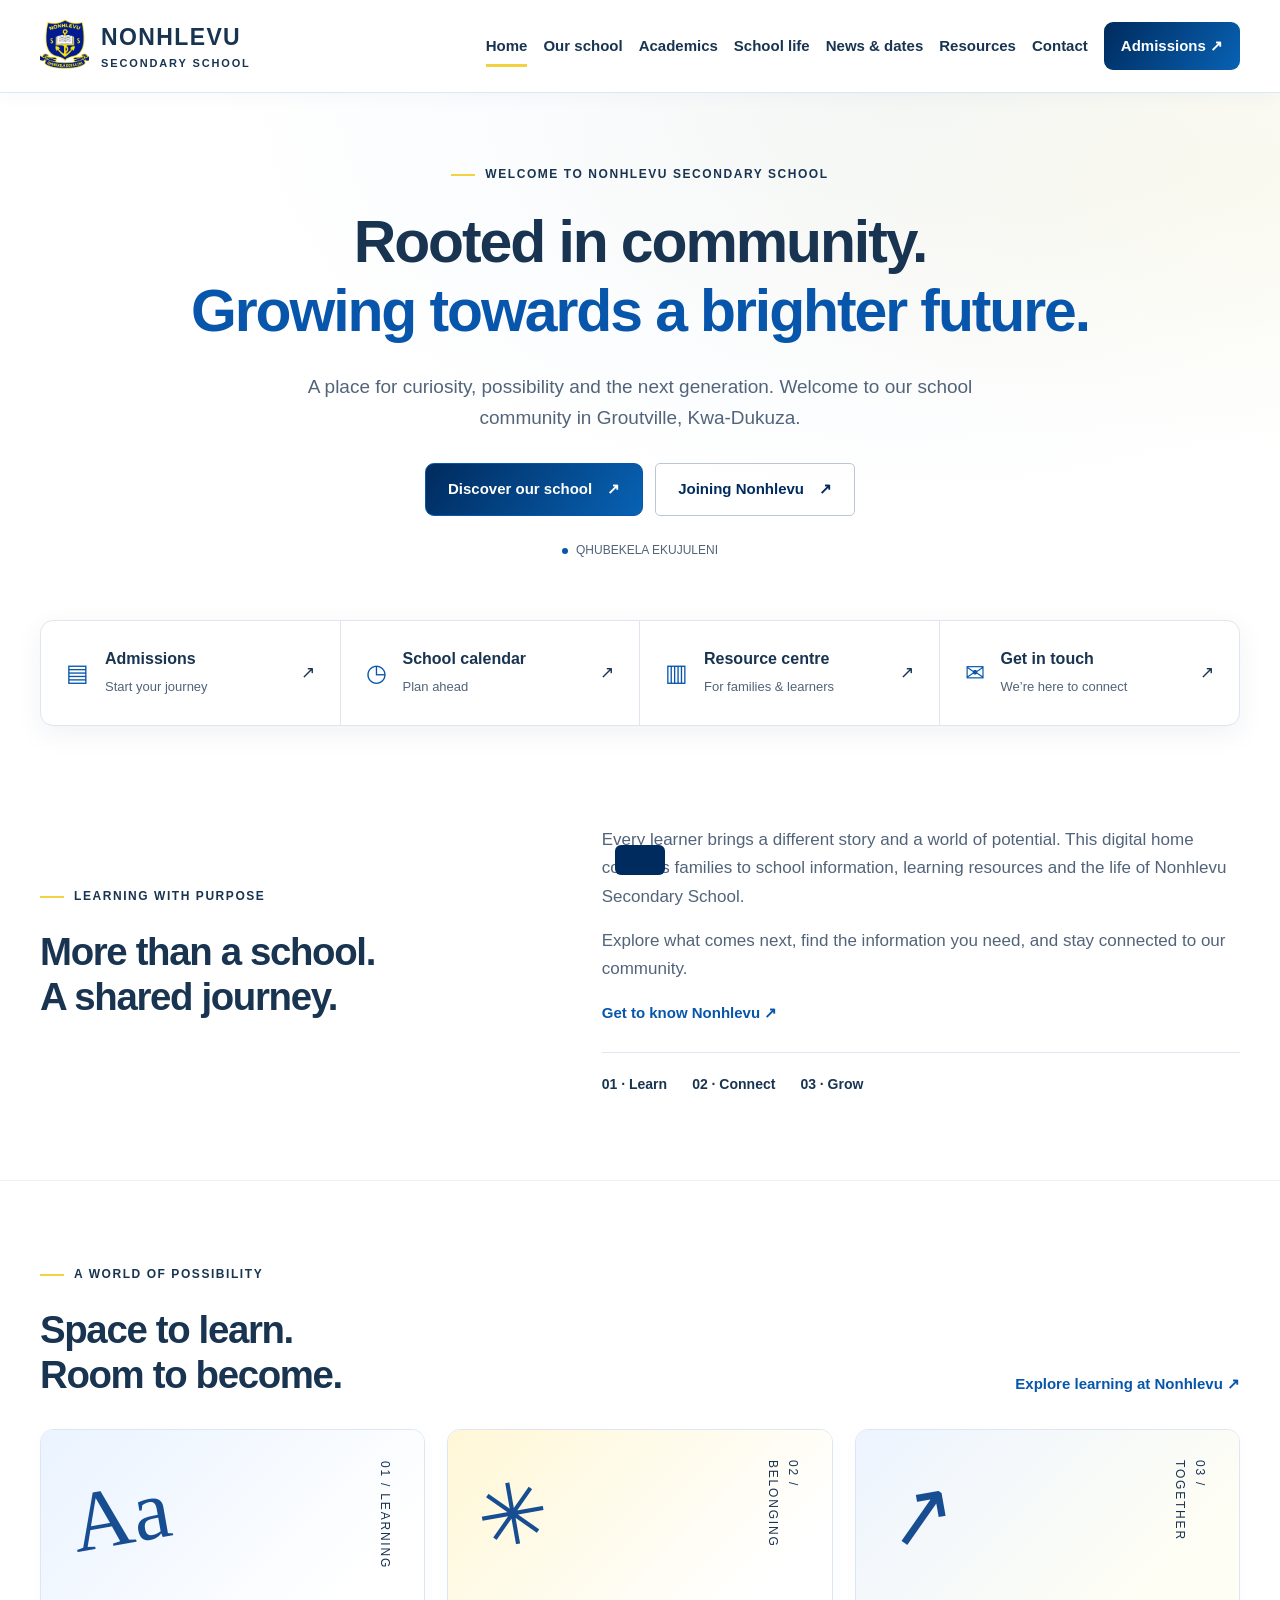
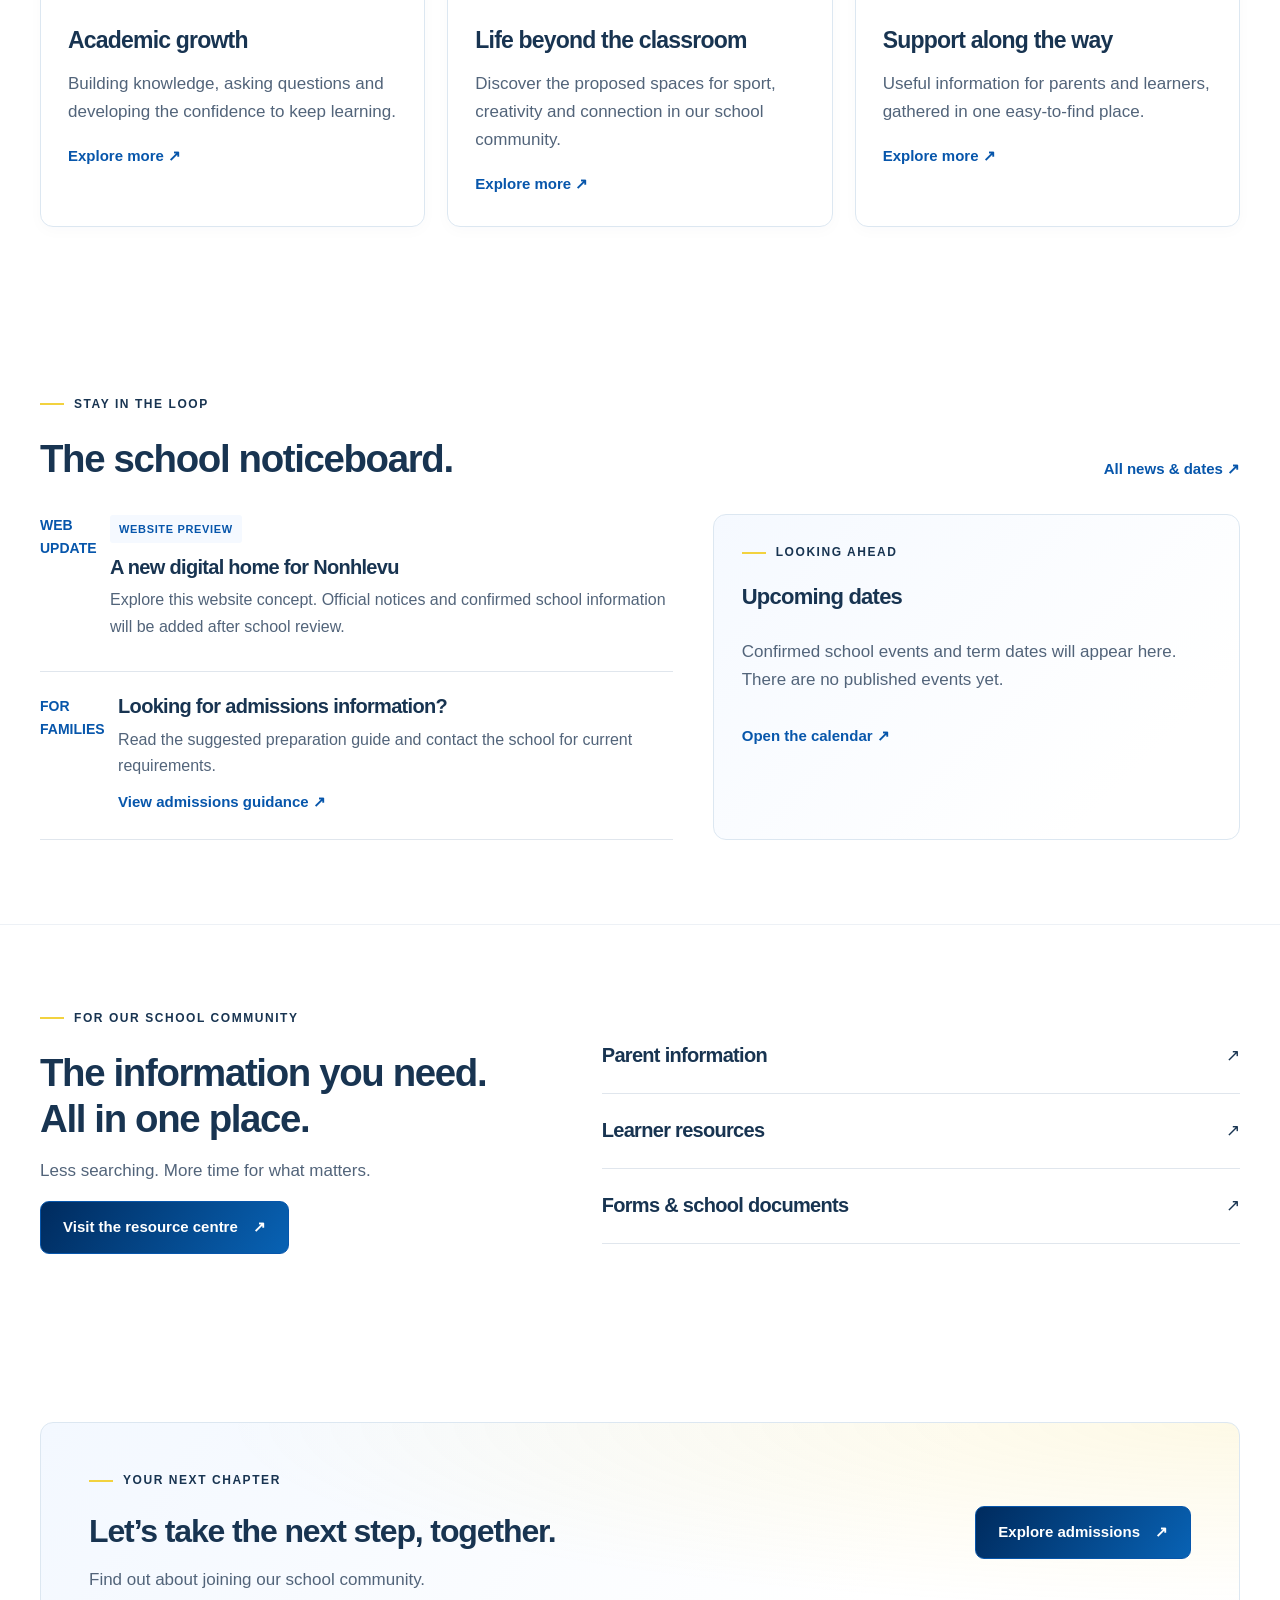
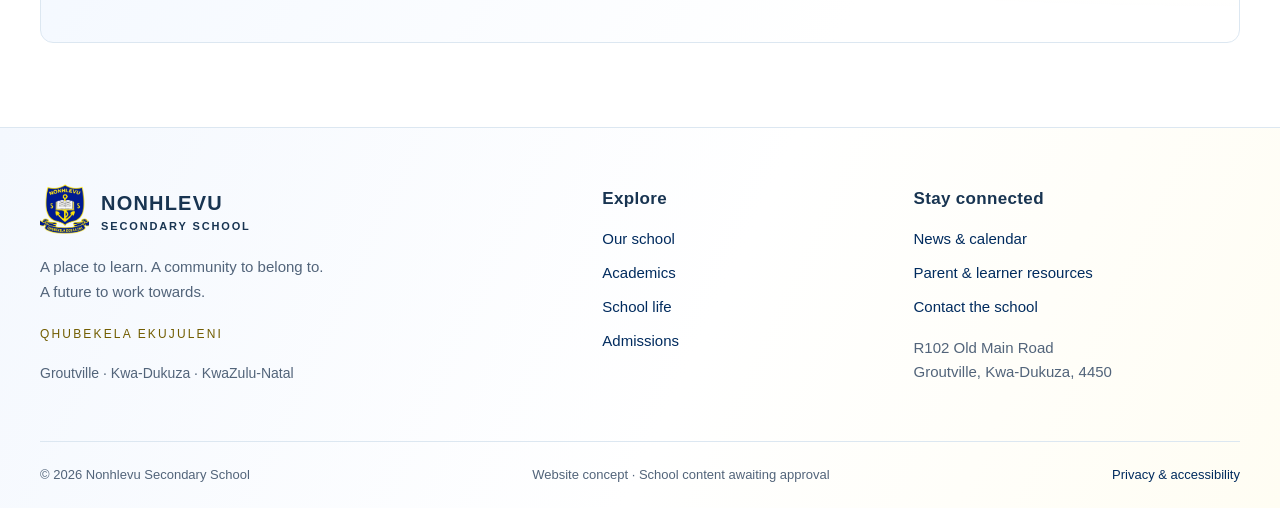
==== index.html @ 8b31d5c7 "First update" ====
<!doctype html>
<html lang="en">
<head>
  <meta charset="utf-8">
  <meta name="viewport" content="width=device-width,initial-scale=1">
  <meta name="theme-color" content="#092c67">
  <meta name="description" content="Discover Nonhlevu Secondary School in Groutville, Kwa-Dukuza.">
  <title>Home | Nonhlevu Secondary School</title>
  <link rel="icon" href="assets/school-crest.png">
  <link rel="stylesheet" href="styles.css">
  <script defer src="app.js"></script>
</head>
<body data-page="home">
  <a class="skip" href="#main">Skip to content</a>
<header class="site-header">
    <div class="wrap header-inner">
      <a class="brand" href="index.html" aria-label="Nonhlevu Secondary School home"><img src="assets/school-crest.png" alt=""><span>NONHLEVU<small>SECONDARY SCHOOL</small></span></a>
      <button class="menu-toggle" aria-expanded="false" aria-controls="navigation">Menu <span aria-hidden="true">☰</span></button>
      <nav id="navigation" aria-label="Main navigation">
        <a href="index.html" aria-current="page">Home</a><a href="about.html">Our school</a><a href="academics.html">Academics</a><a href="school-life.html">School life</a><a href="news.html">News & dates</a><a href="resources.html">Resources</a><a href="contact.html">Contact</a><a class="nav-apply" href="admissions.html">Admissions <span aria-hidden="true">↗</span></a>
      </nav>
    </div>
  </header>
  <main id="main" tabindex="-1">
<div class="page-enter">
<section class="hero">
<div class="wrap hero-grid hero-welcome">
 <div class="reveal"><span class="eyebrow">Welcome to Nonhlevu Secondary School</span>
<h1>Rooted in community.<br><span>Growing towards a brighter future.</span>
</h1>
<p class="lead">A place for curiosity, possibility and the next generation. Welcome to our school community in Groutville, Kwa-Dukuza.</p>
<div class="buttons"><a class="btn" href="about.html">Discover our school <span aria-hidden="true">↗</span></a><a class="btn secondary" href="admissions.html">Joining Nonhlevu <span aria-hidden="true">↗</span></a>
</div>
<div class="hero-note"><i></i> QHUBEKELA EKUJULENI</div>
</div>
</div>
</section>
<div class="wrap quick-links">
 <a href="admissions.html"><span class="icon" aria-hidden="true">▤</span><span><strong>Admissions</strong><small>Start your journey</small></span><span class="arrow">↗</span></a>
 <a href="news.html"><span class="icon" aria-hidden="true">◷</span><span><strong>School calendar</strong><small>Plan ahead</small></span><span class="arrow">↗</span></a>
 <a href="resources.html"><span class="icon" aria-hidden="true">▥</span><span><strong>Resource centre</strong><small>For families & learners</small></span><span class="arrow">↗</span></a>
 <a href="contact.html"><span class="icon" aria-hidden="true">✉</span><span><strong>Get in touch</strong><small>We’re here to connect</small></span><span class="arrow">↗</span></a>
</div>
<section class="section">
<div class="wrap intro-grid">
<div><span class="eyebrow">Learning with purpose</span>
<h2>More than a school.<br>A shared journey.</h2>
</div>
<div class="intro-copy">
<p>Every learner brings a different story and a world of potential. This digital home connects families to school information, learning resources and the life of Nonhlevu Secondary School.</p>
<p>Explore what comes next, find the information you need, and stay connected to our community.</p><a class="text-link" href="about.html">Get to know Nonhlevu <span aria-hidden="true">↗</span></a>
<div class="values-line"><span>01 · Learn</span><span>02 · Connect</span><span>03 · Grow</span>
</div>
</div>
</div>
</section>
<section class="section soft">
<div class="wrap">
<div class="section-heading">
<div><span class="eyebrow">A world of possibility</span>
<h2>Space to learn.<br>Room to become.</h2>
</div><a href="academics.html" class="text-link">Explore learning at Nonhlevu <span aria-hidden="true">↗</span></a>
</div>
<div class="grid3">
<article class="card reveal">
<div class="card-visual" aria-hidden="true"><span class="visual-symbol">Aa</span><span class="visual-caption">01 / LEARNING</span>
</div>
<div class="card-body">
<h3>Academic growth</h3>
<p>Building knowledge, asking questions and developing the confidence to keep learning.</p><a class="text-link" href="academics.html">Explore more ↗</a>
</div>
</article>
<article class="card reveal">
<div class="card-visual" aria-hidden="true"><span class="visual-symbol">✳</span><span class="visual-caption">02 / BELONGING</span>
</div>
<div class="card-body">
<h3>Life beyond the classroom</h3>
<p>Discover the proposed spaces for sport, creativity and connection in our school community.</p><a class="text-link" href="school-life.html">Explore more ↗</a>
</div>
</article>
<article class="card reveal">
<div class="card-visual" aria-hidden="true"><span class="visual-symbol">↗</span><span class="visual-caption">03 / TOGETHER</span>
</div>
<div class="card-body">
<h3>Support along the way</h3>
<p>Useful information for parents and learners, gathered in one easy-to-find place.</p><a class="text-link" href="resources.html">Explore more ↗</a>
</div>
</article>
</div>
</div>
</section>
<section class="section">
<div class="wrap">
<div class="section-heading">
<div><span class="eyebrow">Stay in the loop</span>
<h2>The school noticeboard.</h2>
</div><a class="text-link" href="news.html">All news & dates <span aria-hidden="true">↗</span></a>
</div>
<div class="news-layout">
<div>
<article class="notice-row">
<div class="notice-date">WEB<br>UPDATE</div>
<div><span class="tag">Website preview</span>
<h3>A new digital home for Nonhlevu</h3>
<p>Explore this website concept. Official notices and confirmed school information will be added after school review.</p>
</div>
</article>
<article class="notice-row">
<div class="notice-date">FOR<br>FAMILIES</div>
<div>
<h3>Looking for admissions information?</h3>
<p>Read the suggested preparation guide and contact the school for current requirements.</p><a class="text-link" href="admissions.html">View admissions guidance <span aria-hidden="true">↗</span></a>
</div>
</article>
</div>
<aside class="event-panel"><span class="eyebrow">Looking ahead</span>
<h3>Upcoming dates</h3>
<div class="event-empty">Confirmed school events and term dates will appear here. There are no published events yet.</div><a class="text-link" href="news.html">Open the calendar <span aria-hidden="true">↗</span></a>
</aside>
</div>
</div>
</section>
<section class="section blue-soft">
<div class="wrap intro-grid">
<div><span class="eyebrow">For our school community</span>
<h2>The information you need.<br>All in one place.</h2>
<p>Less searching. More time for what matters.</p><a class="btn" href="resources.html">Visit the resource centre <span aria-hidden="true">↗</span></a>
</div>
<div><a class="resource-row" href="resources.html">
<h3>Parent information</h3><span>↗</span></a><a class="resource-row" href="resources.html">
<h3>Learner resources</h3><span>↗</span></a><a class="resource-row" href="resources.html">
<h3>Forms & school documents</h3><span>↗</span></a>
</div>
</div>
</section>
<section class="section">
<div class="wrap cta">
<div><span class="eyebrow">Your next chapter</span>
<h2>Let’s take the next step, together.</h2>
<p>Find out about joining our school community.</p>
</div><a class="btn" href="admissions.html">Explore admissions <span aria-hidden="true">↗</span></a>
</div>
</section>
</div>
</main>
  <footer>
    <div class="wrap footer-grid">
      <div><a class="brand light" href="index.html"><img src="assets/school-crest.png" alt=""><span>NONHLEVU<small>SECONDARY SCHOOL</small></span></a>
<p>A place to learn. A community to belong to.<br>A future to work towards.</p><span class="motto">QHUBEKELA EKUJULENI</span>
<p class="school-location">Groutville · Kwa-Dukuza · KwaZulu-Natal</p>
</div>
      <div>
<h3>Explore</h3><a href="about.html">Our school</a><a href="academics.html">Academics</a><a href="school-life.html">School life</a><a href="admissions.html">Admissions</a>
</div>
      <div>
<h3>Stay connected</h3><a href="news.html">News & calendar</a><a href="resources.html">Parent & learner resources</a><a href="contact.html">Contact the school</a>
<p>R102 Old Main Road<br>Groutville, Kwa-Dukuza, 4450</p>
</div>
    </div>
    <div class="wrap footer-bottom"><span>© <span id="year">2026</span> Nonhlevu Secondary School</span><span>Website concept · School content awaiting approval</span><a href="privacy.html">Privacy & accessibility</a>
</div>
  </footer>
  <button id="back-top" aria-label="Back to top" hidden>↑</button>
  <div id="toast" role="status" aria-live="polite">
</div>
</body>
</html>
---- styles.css ----
@import url('https://fonts.googleapis.com/css2?family=DM+Sans:wght@400;500;600;700&family=Manrope:wght@400;500;600;700;800&display=swap');
:root{--navy:#092c67;--blue:#1256ad;--ink:#132d50;--muted:#617086;--gold:#f2ca45;--cream:#faf9f5;--line:#e0e6ed;--pale:#eef4fb}
*{box-sizing:border-box}html{scroll-behavior:smooth;scroll-padding-top:110px}body{margin:0;font-family:'DM Sans','Segoe UI',sans-serif;color:var(--ink);background:#fff;line-height:1.65}button,input,select,textarea{font:inherit}a{color:inherit;text-decoration:none}button,a,input,summary,textarea,select{-webkit-tap-highlight-color:transparent}button{cursor:pointer}a,button{touch-action:manipulation}a:focus-visible,button:focus-visible,input:focus-visible,textarea:focus-visible,select:focus-visible,summary:focus-visible{outline:3px solid #bc8800;outline-offset:5px}img{display:block;max-width:100%}.wrap{width:min(1200px,calc(100% - 64px));margin:auto}.topbar{background:var(--navy);color:#e2eaf6;font-size:11px;letter-spacing:.035em;padding:9px 0}.topbar .wrap{display:flex;justify-content:space-between}.topbar a{color:#fff}.site-header{position:sticky;top:0;z-index:20;background:rgba(255,255,255,.97);border-bottom:1px solid var(--line);backdrop-filter:blur(14px)}.header-inner{display:flex;align-items:center;justify-content:space-between;min-height:92px;gap:22px}.brand{display:flex;align-items:center;gap:12px;font-family:Manrope,sans-serif;font-size:22px;font-weight:800;letter-spacing:.06em;line-height:1.3}.brand img{width:49px;height:56px;object-fit:cover;border-radius:5px}.brand small{display:block;font:600 9px 'DM Sans',sans-serif;letter-spacing:.23em;margin-top:4px}nav{display:flex;align-items:center;gap:23px;font-size:12px;font-weight:600}nav a{padding:12px 0;position:relative}nav a[aria-current=page]:not(.nav-apply):after{content:'';position:absolute;bottom:3px;left:0;width:100%;height:3px;background:var(--gold)}nav a:hover{color:var(--blue)}nav .nav-apply{padding:12px 17px;background:var(--navy);color:white;border-radius:5px}.menu-toggle{display:none}.skip{position:fixed;top:-100px;left:15px;background:white;padding:14px;z-index:100}.skip:focus{top:10px}
h1,h2,h3,h4{font-family:Manrope,'Segoe UI',sans-serif;line-height:1.18;margin:0;font-weight:800;letter-spacing:-.035em}h1{font-size:clamp(40px,4.6vw,65px)}h2{font-size:clamp(30px,3vw,42px)}h3{font-size:22px}p{margin:16px 0;color:var(--muted)}.eyebrow{font-size:10px;font-weight:700;letter-spacing:.19em;text-transform:uppercase;display:flex;align-items:center;gap:10px;margin-bottom:22px}.eyebrow:before{content:'';width:24px;height:2px;background:var(--gold)}.hero{background:var(--cream);position:relative;overflow:hidden}.hero-grid{display:grid;grid-template-columns:1.1fr 1fr;min-height:586px;align-items:center;gap:72px;padding-top:58px;padding-bottom:68px}.hero h1 span{color:var(--blue)}.hero .lead{max-width:440px;font-size:16px;margin:24px 0 28px}.buttons{display:flex;gap:12px;flex-wrap:wrap}.btn{border:1px solid var(--navy);background:var(--navy);color:#fff;padding:13px 22px;font-size:12px;font-weight:700;display:inline-flex;align-items:center;justify-content:center;gap:24px;border-radius:5px;transition:transform .2s,box-shadow .2s,background .2s}.btn:hover{transform:translateY(-3px);box-shadow:0 8px 20px #092c6724;background:#154780}.btn.secondary{background:transparent;color:var(--navy);border-color:#bcc6d2}.btn.gold{background:var(--gold);border-color:var(--gold);color:var(--navy)}.hero-note{font-size:10px;display:flex;gap:8px;align-items:center;margin-top:25px;color:var(--muted)}.hero-note i{width:6px;height:6px;background:var(--blue);border-radius:50%}
.crest-stage{height:435px;border-radius:120px 14px 14px 14px;background:linear-gradient(140deg,#163e8a,#071f53);position:relative;display:flex;align-items:center;justify-content:center;isolation:isolate;box-shadow:0 20px 45px #17356418}.crest-stage:before,.crest-stage:after{content:'';position:absolute;width:315px;height:315px;border:1px solid #ffffff20;border-radius:50%;z-index:-1}.crest-stage:before{transform:translate(50px,-20px)}.crest-stage:after{transform:translate(-40px,40px)}.crest-art{width:245px;height:260px;object-fit:cover;border:7px solid #ffffff10;border-radius:14px;transform:rotate(-4deg);box-shadow:0 20px 40px #0004;animation:float 7s ease-in-out infinite}.stage-label{position:absolute;top:27px;right:25px;font-size:9px;color:#cedaf5;letter-spacing:.16em}.stage-bottom{position:absolute;bottom:25px;left:26px;font-size:10px;letter-spacing:.17em;color:#fff}.star{position:absolute;right:25px;bottom:50px;color:var(--gold);font-size:55px}.crest-note{position:absolute;left:-30px;bottom:65px;background:white;padding:15px 22px;box-shadow:0 8px 25px #0002;border-left:3px solid var(--gold);transform:rotate(-3deg);font-size:12px;font-weight:700}.crest-note small{display:block;color:var(--muted);font-size:9px;font-weight:400;letter-spacing:.05em}.quick-links{display:grid;grid-template-columns:repeat(4,1fr);background:white;border:1px solid var(--line);border-radius:8px;margin-top:-27px;position:relative;z-index:2;box-shadow:0 8px 28px #0b2d6510}.quick-links a{display:flex;align-items:center;gap:16px;padding:25px;border-right:1px solid var(--line);transition:background .2s}.quick-links a:last-child{border:0}.quick-links a:hover{background:var(--pale)}.quick-links strong{font-size:12px;display:block}.quick-links small{font-size:10px;color:var(--muted)}.icon{font-size:24px;color:var(--blue)}.arrow{margin-left:auto}
.section{padding:84px 0}.section.soft{background:var(--cream)}.section.blue-soft{background:var(--pale)}.section-heading{display:flex;justify-content:space-between;gap:35px;align-items:end;margin-bottom:32px}.section-heading p{max-width:430px}.text-link{font-size:12px;font-weight:700;color:var(--blue);white-space:nowrap}.text-link:hover{text-decoration:underline}.intro-grid{display:grid;grid-template-columns:.85fr 1.15fr;gap:90px;align-items:center}.intro-copy p{font-size:14px}.values-line{border-top:1px solid var(--line);padding-top:20px;margin-top:25px;display:flex;gap:25px;font-size:11px;font-weight:700}.editorial-panel{min-height:300px;background:var(--navy);border-radius:7px;padding:38px;color:#fff;position:relative;overflow:hidden}.editorial-panel .large-mark{position:absolute;right:10px;bottom:-30px;font:800 200px Manrope;color:#ffffff08;line-height:1}.editorial-panel h3{font-size:30px;max-width:320px}.editorial-panel p{color:#c8d7ee;position:relative}.editorial-panel .eyebrow{color:var(--gold)}.grid3{display:grid;grid-template-columns:repeat(3,1fr);gap:22px}.grid2{display:grid;grid-template-columns:repeat(2,1fr);gap:25px}.card{border:1px solid var(--line);border-radius:8px;background:white;overflow:hidden;transition:transform .25s,box-shadow .25s}.card:hover{transform:translateY(-4px);box-shadow:0 12px 26px #18375a0e}.card-body{padding:27px}.card p{font-size:13px}.card h3{font-size:20px}.card-visual{height:170px;display:flex;justify-content:space-between;align-items:center;padding:30px;background:#e9f0fb;position:relative;overflow:hidden}.card-visual .visual-symbol{font-family:Georgia,serif;font-size:85px;color:#174d91;line-height:1;transform:rotate(-10deg)}.card-visual .visual-caption{font-size:10px;letter-spacing:.15em;writing-mode:vertical-rl}.card:nth-child(2) .card-visual{background:#f7efcf}.card:nth-child(3) .card-visual{background:#e7f0e9}.tag{display:inline-block;font-size:9px;letter-spacing:.1em;font-weight:700;text-transform:uppercase;padding:5px 9px;border-radius:3px;background:var(--pale);color:var(--blue);margin-bottom:13px}.tag.draft{background:#fcf3d6;color:#755d15}.notice{border-left:3px solid var(--gold);padding:14px 18px;background:#fff9e7;color:#705c28;font-size:12px;margin:22px 0}.news-layout{display:grid;grid-template-columns:1.2fr 1fr;gap:40px}.notice-row{display:flex;align-items:start;gap:20px;padding:23px 0;border-bottom:1px solid var(--line)}.notice-row:first-child{padding-top:0}.notice-date{font-size:11px;min-width:50px;color:var(--blue);font-weight:700}.notice-row h3{font-size:17px}.notice-row p{font-size:12px;margin:8px 0}.event-panel{background:var(--pale);border-radius:8px;padding:28px}.event-panel h3{font-size:22px}.event-empty{padding:28px 0;color:var(--muted);font-size:13px}.cta{background:linear-gradient(115deg,#092c67,#1558a4);padding:48px;border-radius:9px;color:white;display:flex;justify-content:space-between;align-items:center;gap:30px;position:relative;overflow:hidden}.cta h2{font-size:32px}.cta p{color:#d5e0f2;font-size:13px;margin-bottom:0}.cta .btn{flex-shrink:0}
.page-hero{background:var(--cream);padding:52px 0 58px;border-bottom:1px solid var(--line)}.breadcrumb{font-size:11px;color:var(--muted);margin-bottom:28px}.breadcrumb a{color:var(--blue)}.page-hero h1{font-size:48px}.page-hero p{max-width:610px;margin-bottom:0}.detail-grid{display:grid;grid-template-columns:1.6fr 1fr;gap:40px}.fact-list{padding:10px 25px;background:var(--pale);border-radius:8px}.fact-list div{padding:18px 0;border-bottom:1px solid #d3deeb}.fact-list div:last-child{border:0}.fact-list dt{font-size:10px;text-transform:uppercase;letter-spacing:.13em;color:var(--muted)}.fact-list dd{margin:6px 0 0;font-size:14px;overflow-wrap:anywhere}.subsection{margin-top:50px}.subsection h2{font-size:30px;margin-bottom:24px}.steps{counter-reset:steps;display:grid;gap:20px}.step{counter-increment:steps;display:flex;gap:22px;border-bottom:1px solid var(--line);padding-bottom:22px}.step:before{content:'0' counter(steps);font-size:22px;font-weight:700;color:var(--blue)}.step h3{font-size:18px}.step p{font-size:13px;margin-bottom:0}.checklist{display:grid;gap:12px;font-size:13px;margin:20px 0}.checklist label{display:flex;gap:12px;align-items:start}.checklist input{width:17px;height:17px;accent-color:var(--blue);flex-shrink:0}details{border-bottom:1px solid var(--line);padding:18px 0}summary{cursor:pointer;font-weight:600;font-size:14px}details p{font-size:13px}.filters{display:flex;gap:10px;flex-wrap:wrap;margin:26px 0}.chip{border:1px solid var(--line);border-radius:30px;background:white;color:var(--ink);padding:9px 18px;font-size:12px}.chip[aria-pressed=true]{background:var(--navy);border-color:var(--navy);color:white}.search-field{display:block;width:100%;padding:15px 18px;border:1px solid #bcc8d7;border-radius:6px;margin:8px 0 20px;background:white;color:var(--ink)}.resource-row{display:flex;justify-content:space-between;gap:25px;align-items:center;border-bottom:1px solid var(--line);padding:23px 0}.resource-row h3{font-size:17px}.resource-row p{font-size:12px;margin:5px 0}.resource-row .tag{margin:0;flex-shrink:0}.calendar{border:1px solid var(--line);border-radius:8px;padding:25px}.calendar-head{display:flex;align-items:center;justify-content:space-between;margin-bottom:20px}.calendar-head h3{font-size:19px}.calendar-head button{width:36px;height:36px;border:1px solid var(--line);border-radius:5px;background:#fff;color:var(--navy)}.calendar-grid{display:grid;grid-template-columns:repeat(7,1fr);text-align:center;gap:4px}.calendar-grid span{padding:9px 2px;font-size:12px}.calendar-grid .weekday{font-size:10px;font-weight:700;color:var(--muted)}.calendar-grid .today{background:var(--navy);color:white;border-radius:50%;font-weight:700}.calendar-caption{font-size:11px}.contact-form{border:1px solid var(--line);padding:30px;border-radius:8px}.field{display:block;margin:18px 0;font-size:12px;font-weight:700}.field input,.field select,.field textarea{display:block;width:100%;padding:12px;border:1px solid #bfcbda;border-radius:5px;margin-top:7px;background:white;color:var(--ink)}.field textarea{resize:vertical;min-height:120px}.contact-details{font-size:14px}.contact-details a{overflow-wrap:anywhere;color:var(--blue)}.contact-details h3{margin-top:28px;font-size:17px}.location-panel{background:var(--pale);border:1px solid var(--line);padding:28px;border-radius:8px;margin-top:25px}.location-panel p{font-size:13px}.gallery-placeholders{display:grid;grid-template-columns:repeat(3,1fr);gap:18px}.gallery-placeholder{padding:35px 20px;background:var(--pale);border-radius:7px;text-align:center}.gallery-placeholder span{font-size:38px;color:var(--blue)}.gallery-placeholder p{font-size:12px}.empty{padding:35px;background:var(--cream);border-radius:8px}.privacy-copy{max-width:800px}.privacy-copy h2{font-size:24px;margin-top:36px}.privacy-copy p{font-size:14px}
footer{background:#082553;color:#fff;padding:55px 0 0;font-size:12px}footer .brand{font-size:20px}footer p{color:#c2cfe2;font-size:12px}footer h3{font-size:12px;letter-spacing:.02em;margin:6px 0 18px}footer a:not(.brand){display:block;color:#d1dced;margin-bottom:9px}footer a:hover{color:var(--gold)}.footer-grid{display:grid;grid-template-columns:2fr 1fr 1.3fr;gap:60px;padding-bottom:40px}.motto{font-size:10px;color:var(--gold);letter-spacing:.18em}.footer-bottom{border-top:1px solid #ffffff20;padding:22px 0;display:flex;justify-content:space-between;gap:20px;color:#b4c4dc;font-size:10px}.footer-bottom a{margin:0!important}#back-top{position:fixed;bottom:25px;right:22px;width:42px;height:42px;background:var(--navy);color:white;border:1px solid #fff7;border-radius:50%;z-index:15}#toast{position:fixed;bottom:25px;left:50%;transform:translateX(-50%);max-width:90%;background:var(--navy);color:white;border-radius:6px;padding:0;z-index:30;font-size:13px}#toast:not(:empty){padding:15px 25px}.page-enter{animation:fadeUp .5s both}.reveal{animation:fadeUp .65s both}.reveal:nth-child(2){animation-delay:.1s}.reveal:nth-child(3){animation-delay:.18s}@keyframes fadeUp{from{opacity:0;transform:translateY(18px)}to{opacity:1;transform:translateY(0)}}@keyframes float{0%,100%{transform:translateY(0) rotate(-4deg)}50%{transform:translateY(-9px) rotate(-2deg)}}
@media(min-width:1450px){.hero-grid{min-height:640px}}@media(max-width:1100px){nav{gap:14px;font-size:11px}.brand{font-size:18px}.brand small{font-size:8px}.wrap{width:calc(100% - 48px)}.hero-grid{gap:45px}.crest-stage{height:400px}.quick-links a{padding:20px 16px}.quick-links .icon{font-size:20px}.intro-grid{gap:45px}}@media(max-width:900px){.menu-toggle{display:flex;gap:20px;padding:10px 15px;border:1px solid var(--line);background:white;border-radius:5px;color:var(--navy);font-size:12px}.header-inner{min-height:78px}nav{display:none;position:absolute;top:78px;left:0;right:0;background:white;padding:20px 24px;box-shadow:0 15px 25px #0001;max-height:calc(100vh - 90px);overflow:auto}nav.open{display:grid;grid-template-columns:1fr 1fr;gap:8px 25px}.hero-grid{gap:30px}.crest-stage{height:350px}.crest-art{width:200px;height:215px}.crest-note{left:-12px;bottom:45px}.hero h1{font-size:44px}.quick-links{grid-template-columns:repeat(2,1fr)}.quick-links a:nth-child(2){border-right:0}.quick-links a:nth-child(-n+2){border-bottom:1px solid var(--line)}.grid3{gap:15px}.card-body{padding:21px}.intro-grid{gap:35px}.detail-grid{grid-template-columns:1.25fr 1fr}.footer-grid{gap:30px}}@media(max-width:650px){.wrap{width:calc(100% - 36px)}.topbar{font-size:9px}.topbar .wrap>a{display:none}.hero-grid{grid-template-columns:1fr;padding-top:40px;padding-bottom:55px;gap:32px}.hero h1{font-size:44px}.hero .lead{font-size:14px}.hero-note{margin-top:20px}.crest-stage{height:310px;margin:0 8px 0 14px;border-top-left-radius:85px}.crest-art{width:185px;height:198px}.crest-note{bottom:40px;font-size:11px}.stage-label{font-size:8px}.star{font-size:40px}.quick-links a{gap:11px;padding:18px 14px}.quick-links strong{font-size:11px}.quick-links small{font-size:9px}.quick-links .arrow{display:none}.section{padding:52px 0}.section-heading{align-items:start;flex-direction:column;gap:17px}.section-heading h2{font-size:31px}.intro-grid,.grid3,.grid2,.news-layout,.detail-grid{grid-template-columns:1fr;gap:25px}.intro-grid .editorial-panel{order:2}.card-visual{height:145px}.cta{padding:30px 24px;align-items:start;flex-direction:column}.cta h2{font-size:28px}.footer-grid{grid-template-columns:1fr 1fr}.footer-grid>div:first-child{grid-column:1/-1}.footer-bottom{flex-direction:column;gap:8px}.page-hero{padding:34px 0 40px}.page-hero h1{font-size:37px}.page-hero p{font-size:14px}.breadcrumb{margin-bottom:18px}.resource-row{gap:15px;align-items:start}.resource-row h3{font-size:15px}.resource-row .tag{font-size:8px}.gallery-placeholders{grid-template-columns:1fr}.gallery-placeholder{padding:20px}.contact-form{padding:22px}.values-line{gap:16px}.btn{padding:12px 18px}.calendar{padding:18px}.editorial-panel{min-height:260px}h2{font-size:30px}}
[hidden]{display:none!important}.cta .btn{background:var(--gold);border-color:var(--gold);color:var(--navy)}
html:not(.js) .filters,html:not(.js) #resource-search,html:not(.js) label[for="resource-search"],html:not(.js) .menu-toggle{display:none}
button:disabled{cursor:not-allowed;opacity:.55}
@media(max-width:900px){html:not(.js) .header-inner{flex-wrap:wrap;padding:16px 0}html:not(.js) nav{display:flex;position:static;flex-wrap:wrap;box-shadow:none;padding:0;max-height:none}}
@media(prefers-reduced-motion:reduce){html{scroll-behavior:auto}*,*:before,*:after{animation:none!important;transition:none!important}}

/* White-first school theme, inspired by May Learning Hub. */
:root {
  --navy: #002b5e;
  --blue: #0756ab;
  --ink: #183451;
  --muted: #52647a;
  --gold: #f2d23f;
  --cream: #fff;
  --pale: #f5f9ff;
}
body { font-family: 'Segoe UI', Tahoma, Geneva, Verdana, sans-serif; font-size: 17px; }
h1, h2, h3, h4, .brand { font-family: 'Segoe UI', Tahoma, Geneva, Verdana, sans-serif; }
.site-header { border-bottom: 1px solid #dce7f1; box-shadow: 0 4px 18px #002b5e08; }
.header-inner { gap: 20px; }
.brand { font-size: 23px; }
.brand small { font: 600 11px 'Segoe UI', sans-serif; letter-spacing: .17em; }
nav { font-size: 15px; gap: 16px; }
nav a { white-space: nowrap; }
nav .nav-apply, .btn:not(.secondary):not(.gold) {
  background: linear-gradient(125deg, #002b5e, #0862b4);
  border-color: #0756ab;
  border-radius: 9px;
}
.hero, .page-hero {
  background: radial-gradient(ellipse at 96% 14%, #f5d83d14, transparent 42%),
    radial-gradient(ellipse at 70% 0%, #1766bd0c, transparent 55%), #fff;
}
.hero h1 { font-size: clamp(43px, 4.6vw, 65px); }
.hero h1 span { color: #0756ab; }
.hero .lead { font-size: 19px; max-width: 490px; }
.eyebrow { font-size: 12px; letter-spacing: .13em; }
.hero-note { font-size: 12px; }
.btn, .text-link, .chip, .menu-toggle { font-size: 15px; }
.btn { gap: 15px; }
.crest-stage {
  background: radial-gradient(circle at 90% 15%, #f4d63b22, transparent 50%),
    linear-gradient(145deg, #f3f8ff, #fff 65%);
  border: 1px solid #dce7f1;
  border-radius: 25px;
  box-shadow: 0 14px 35px #002b5e0a;
}
.crest-stage:before, .crest-stage:after { border-color: #0756ab10; }
.stage-label, .stage-bottom { color: #31587d; font-size: 11px; }
.crest-art { border-color: #fff; box-shadow: 0 12px 30px #002b5e16; }
.crest-note { font-size: 15px; border-radius: 8px; box-shadow: 0 8px 24px #002b5e12; }
.crest-note small { font-size: 12px; }
.star { color: #a88a00; }
.quick-links { border-radius: 13px; }
.quick-links strong { font-size: 16px; }
.quick-links small { font-size: 13px; }
.section.soft, .section.blue-soft { background: #fff; border-top: 1px solid #edf1f6; }
.intro-copy p, .card p, .step p, details p, .privacy-copy p, .contact-details,
.location-panel p, .event-empty, .gallery-placeholder p { font-size: 17px; }
.values-line { font-size: 14px; flex-wrap: wrap; }
.card { border-radius: 13px; border-color: #dce7f1; box-shadow: 0 4px 15px #002b5e06; }
.card:hover { box-shadow: 0 12px 25px #002b5e12; }
.card h3 { font-size: 23px; }
.card-visual { background: linear-gradient(135deg, #eaf3ff, #fff 85%); }
.card:nth-child(2) .card-visual { background: linear-gradient(135deg, #fff7d6, #fff 85%); }
.card:nth-child(3) .card-visual { background: linear-gradient(135deg, #edf4ff, #fffef4 85%); }
.card-visual .visual-caption { font-size: 12px; }
.tag { font-size: 11px; letter-spacing: .06em; }
.notice { font-size: 15px; background: linear-gradient(110deg, #fff9e7, #fff); border-radius: 0 9px 9px 0; }
.notice-row h3, .resource-row h3, .step h3, .contact-details h3 { font-size: 20px; }
.notice-row p, .resource-row p { font-size: 16px; }
.notice-date, .breadcrumb { font-size: 14px; }
.event-panel, .fact-list, .location-panel, .gallery-placeholder, .empty {
  background: linear-gradient(135deg, #f5f9ff, #fff 80%);
  border: 1px solid #dce7f1;
  border-radius: 13px;
}
.editorial-panel, .cta {
  background: radial-gradient(ellipse at 100% 0%, #f2d23f21, transparent 60%),
    linear-gradient(125deg, #f3f8ff, #fff 70%);
  color: var(--ink);
  border: 1px solid #dce7f1;
  border-radius: 13px;
}
.editorial-panel p, .cta p { color: var(--muted); font-size: 17px; }
.editorial-panel .large-mark { color: #0756ab09; }
.editorial-panel .eyebrow { color: var(--blue); }
.cta .btn { color: #fff; }
.fact-list dt, .calendar-caption { font-size: 13px; }
.fact-list dd, .checklist, summary, .field { font-size: 16px; }
.calendar-grid span { font-size: 15px; }
.calendar-grid .weekday { font-size: 12px; }
.contact-form small { font-size: 14px; color: var(--muted); }
footer {
  background: linear-gradient(115deg, #f4f8fe, #fff 55%, #fffdf3);
  color: var(--ink);
  border-top: 1px solid #dce7f1;
  font-size: 15px;
}
footer h3 { font-size: 17px; }
footer p { color: var(--muted); font-size: 15px; }
footer a:not(.brand) { color: var(--navy); }
footer a:hover { color: var(--blue); text-decoration: underline; }
footer .motto { color: #725d00; font-size: 12px; }
.footer-bottom { color: var(--muted); border-color: #dce7f1; font-size: 13px; }
.school-location { font-size: 14px; }
@media (max-width: 1150px) {
  .menu-toggle { display: flex; gap: 20px; padding: 10px 15px; border: 1px solid var(--line); background: #fff; border-radius: 8px; color: var(--navy); }
  .header-inner { min-height: 86px; }
  nav { display: none; position: absolute; top: 86px; left: 0; right: 0; background: #fff; padding: 20px 24px; box-shadow: 0 15px 25px #002b5e10; max-height: calc(100dvh - 100px); overflow: auto; }
  nav.open { display: grid; grid-template-columns: 1fr 1fr; gap: 8px 25px; }
  html:not(.js) .header-inner { flex-wrap: wrap; padding: 16px 0; }
  html:not(.js) nav { display: flex; position: static; flex-wrap: wrap; box-shadow: none; padding: 0; max-height: none; }
}
@media (max-width: 650px) {
  .brand { font-size: 21px; }
  .hero .lead, .page-hero p { font-size: 17px; }
  .hero h1 { font-size: clamp(36px, 9vw, 46px); }
  .page-hero h1 { font-size: 39px; }
  .crest-stage { border-radius: 20px; }
  .crest-note { font-size: 13px; }
  .crest-note small, .stage-label, .stage-bottom { font-size: 10px; }
  .quick-links strong { font-size: 14px; }
  .quick-links small { font-size: 12px; }
  .quick-links a { padding: 18px 12px; }
  .resource-row { flex-wrap: wrap; }
  .resource-row .tag { font-size: 11px; }
  .text-link { white-space: normal; }
  .calendar-grid span { padding: 9px 0; }
  .footer-grid { gap: 25px; }
}

/* Homepage welcome without a large illustration panel. */
.hero-welcome {
  grid-template-columns: 1fr;
  min-height: 0;
  padding-top: 72px;
  padding-bottom: 86px;
  text-align: center;
}
.hero-welcome > .reveal { width: 100%; max-width: 940px; margin-inline: auto; }
.hero-welcome h1 { max-width: 940px; margin-inline: auto; text-wrap: balance; }
.hero-welcome .lead { max-width: 680px; margin: 25px auto 30px; }
.hero-welcome .eyebrow, .hero-welcome .buttons, .hero-welcome .hero-note { justify-content: center; }
@media (max-width: 650px) {
  .hero-welcome { padding-top: 44px; padding-bottom: 64px; }
  .hero-welcome .eyebrow { font-size: 11px; letter-spacing: .08em; }
}
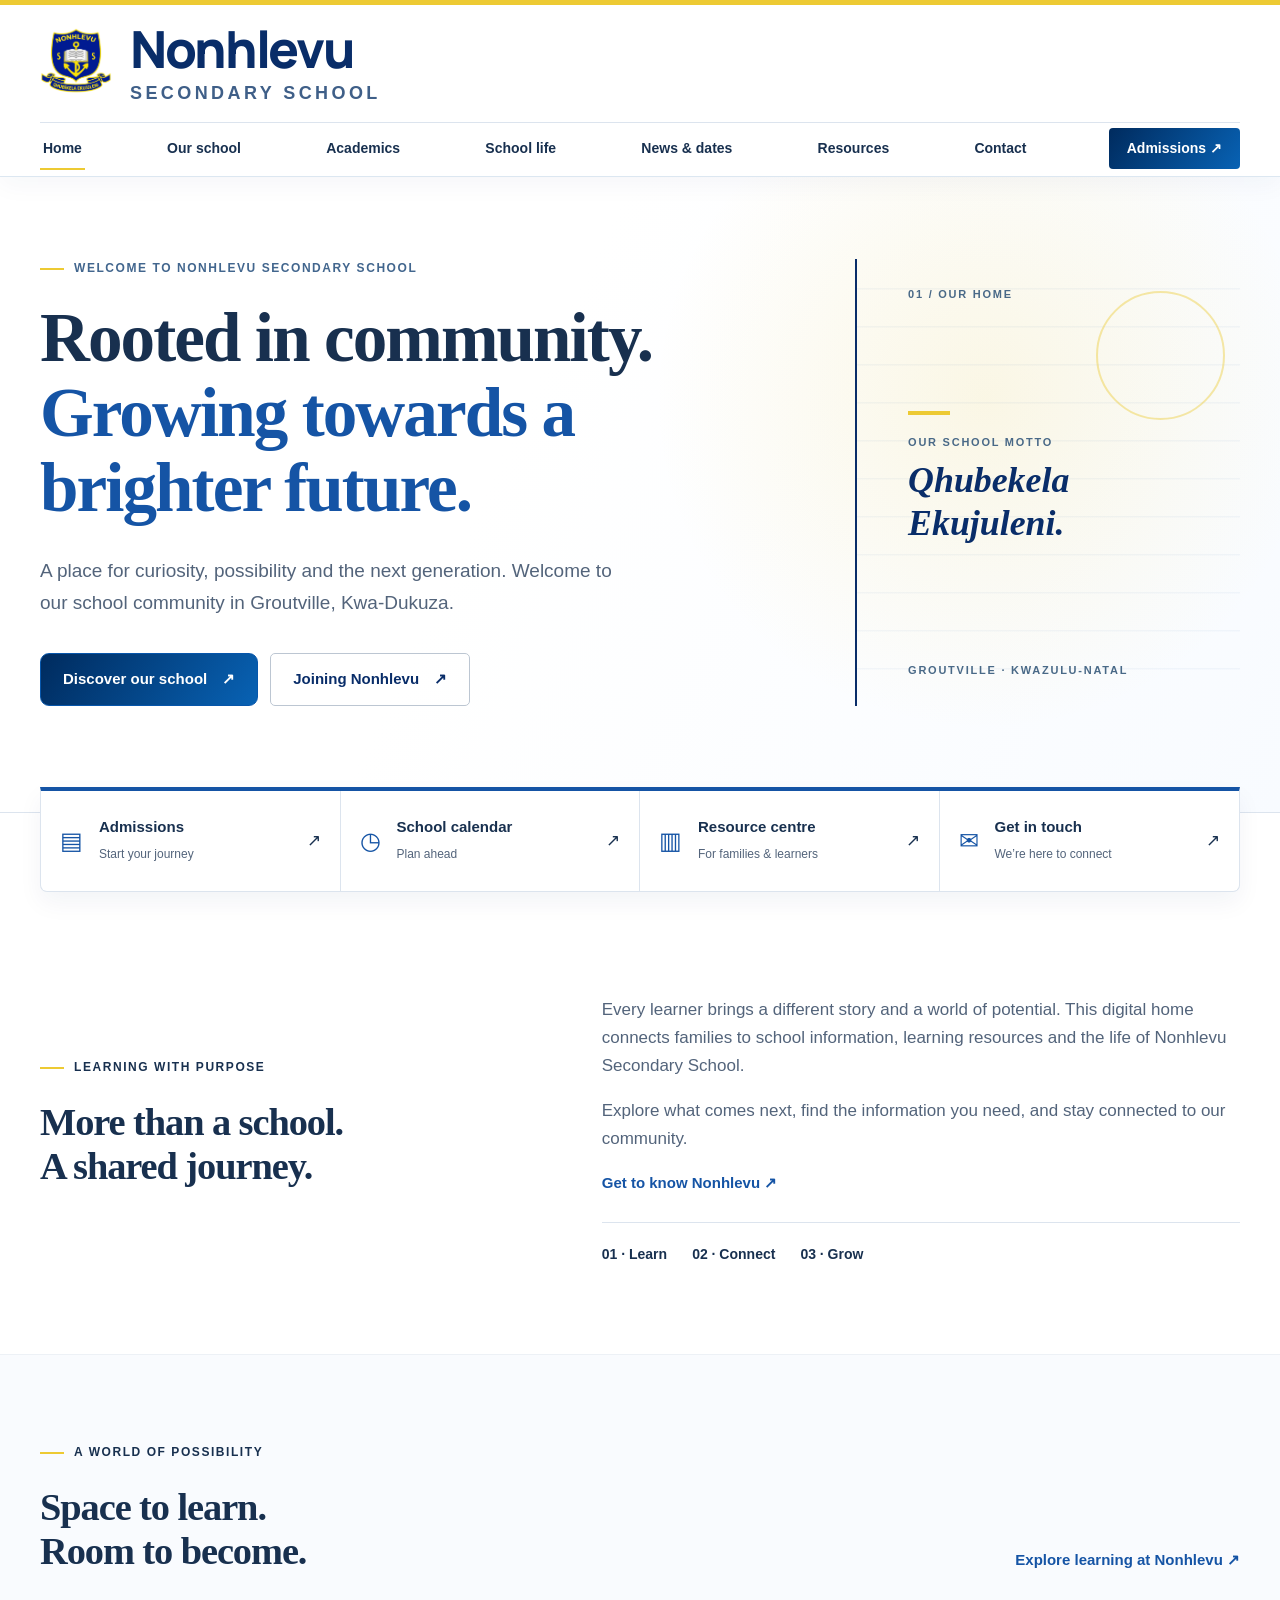
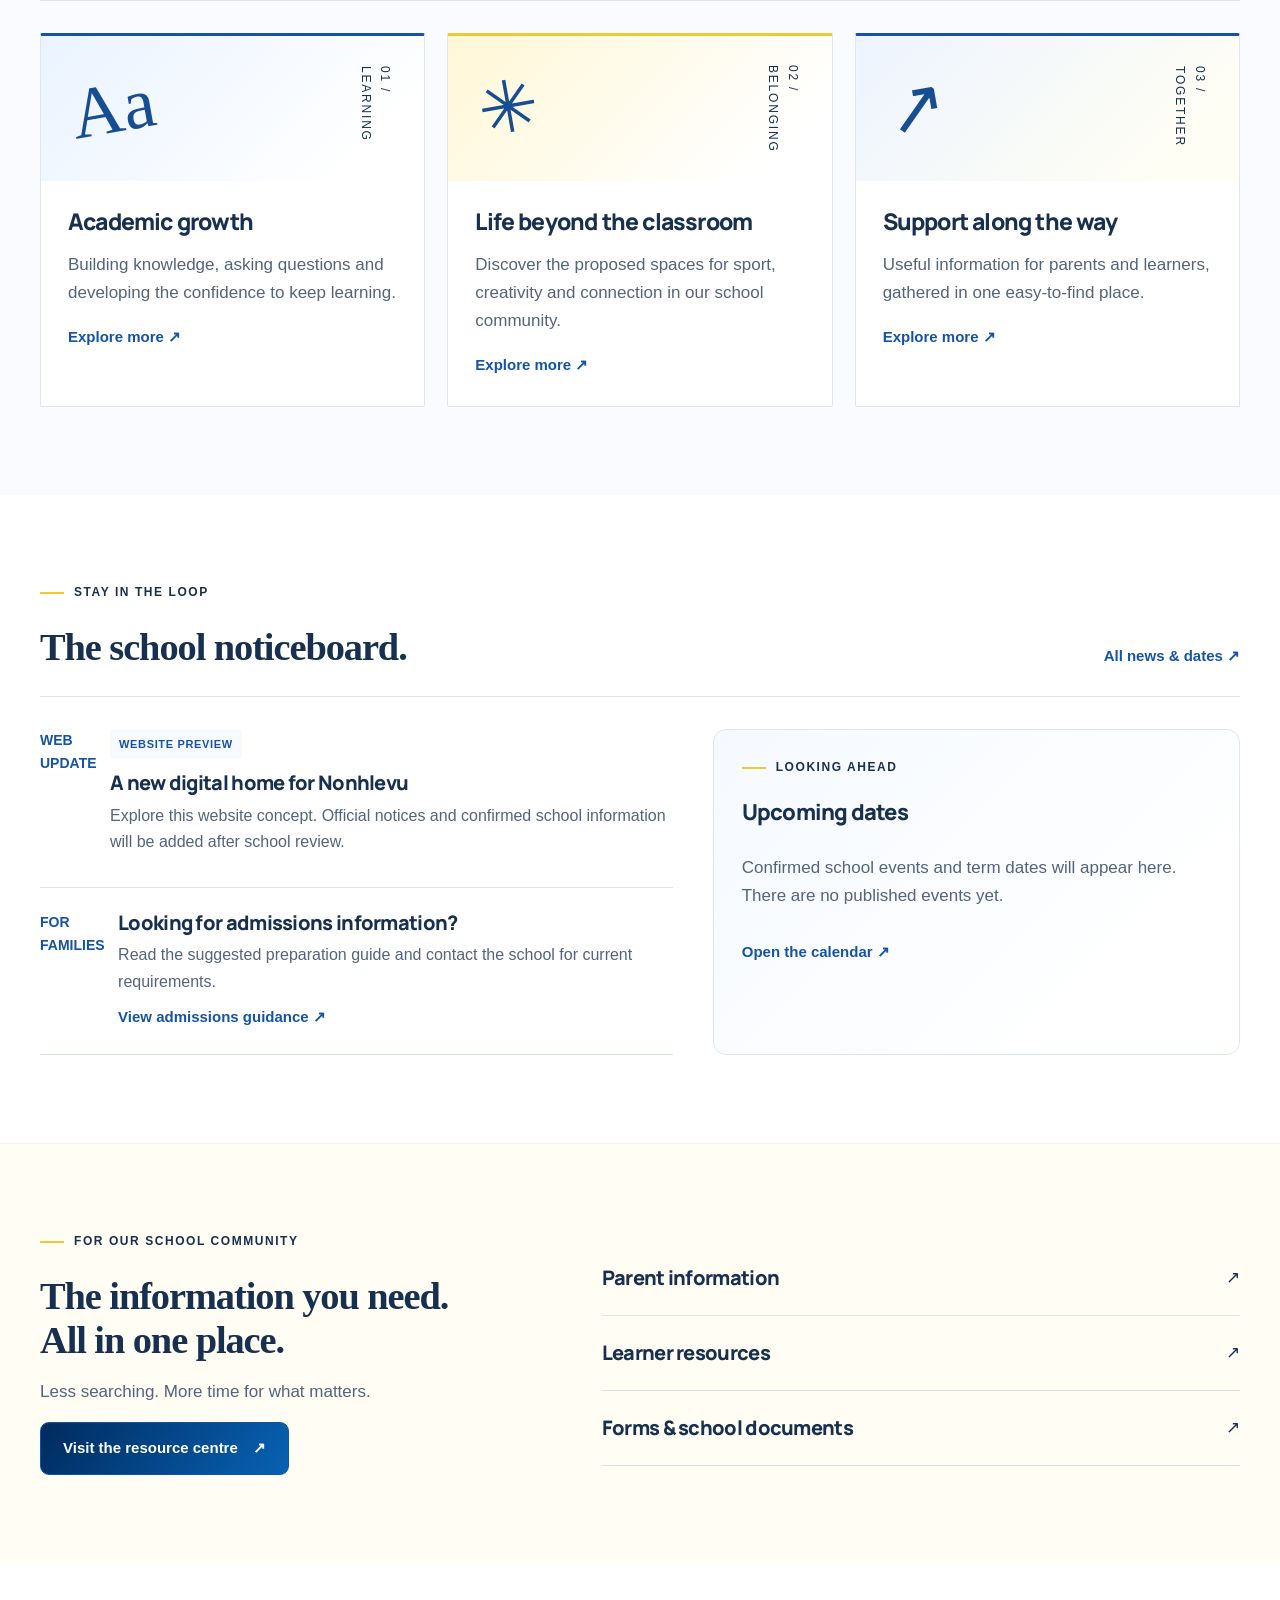
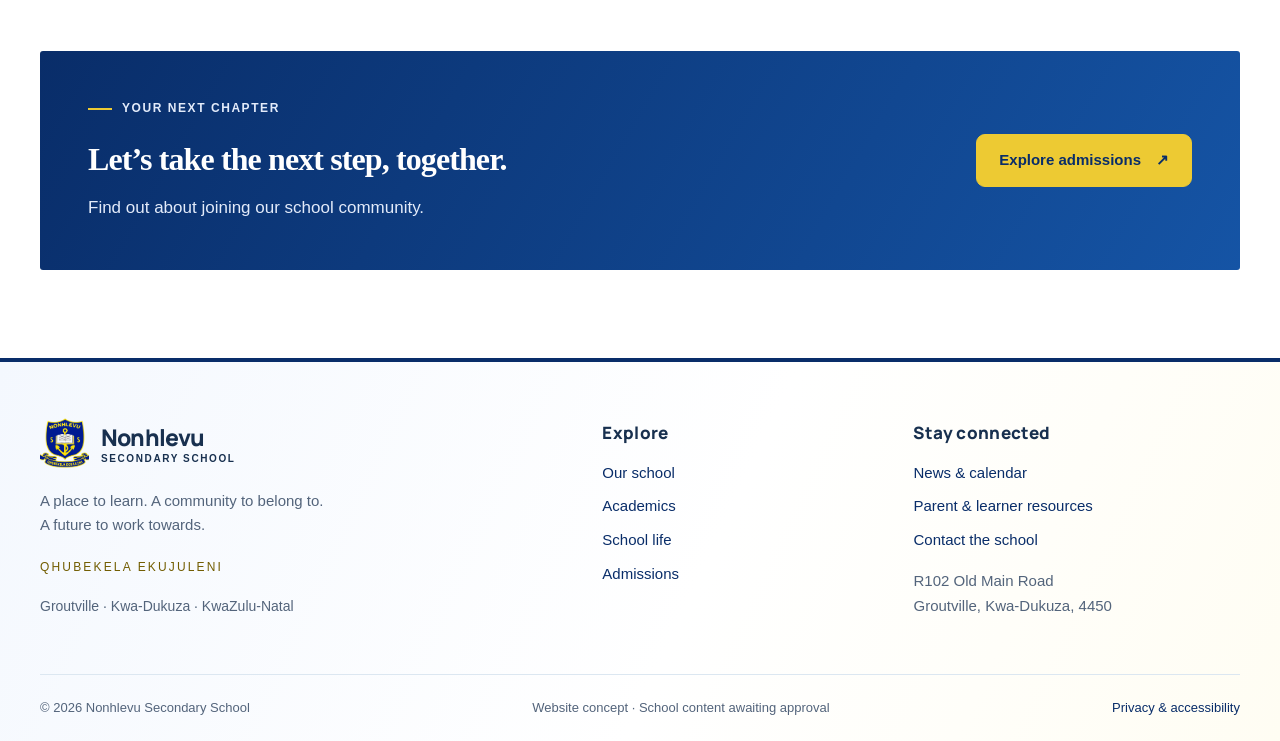
==== commit e9866c44: "UPDATE" ====
--- a/index.html
+++ b/index.html
@@ -14,7 +14,7 @@
   <a class="skip" href="#main">Skip to content</a>
 <header class="site-header">
     <div class="wrap header-inner">
-      <a class="brand" href="index.html" aria-label="Nonhlevu Secondary School home"><img src="assets/school-crest.png" alt=""><span>NONHLEVU<small>SECONDARY SCHOOL</small></span></a>
+      <a class="brand" href="index.html" aria-label="Nonhlevu Secondary School home"><img src="assets/school-crest.png" alt=""><span class="brand-name">Nonhlevu<small>Secondary School</small></span></a>
       <button class="menu-toggle" aria-expanded="false" aria-controls="navigation">Menu <span aria-hidden="true">☰</span></button>
       <nav id="navigation" aria-label="Main navigation">
         <a href="index.html" aria-current="page">Home</a><a href="about.html">Our school</a><a href="academics.html">Academics</a><a href="school-life.html">School life</a><a href="news.html">News & dates</a><a href="resources.html">Resources</a><a href="contact.html">Contact</a><a class="nav-apply" href="admissions.html">Admissions <span aria-hidden="true">↗</span></a>
@@ -31,8 +31,9 @@
 <p class="lead">A place for curiosity, possibility and the next generation. Welcome to our school community in Groutville, Kwa-Dukuza.</p>
 <div class="buttons"><a class="btn" href="about.html">Discover our school <span aria-hidden="true">↗</span></a><a class="btn secondary" href="admissions.html">Joining Nonhlevu <span aria-hidden="true">↗</span></a>
 </div>
-<div class="hero-note"><i></i> QHUBEKELA EKUJULENI</div>
+
 </div>
+<aside class="hero-aside" aria-label="School motto and location"><span class="hero-aside-index">01 / OUR HOME</span><span class="hero-aside-rule" aria-hidden="true"></span><span class="hero-aside-caption">OUR SCHOOL MOTTO</span><strong>Qhubekela<br>Ekujuleni.</strong><span class="hero-aside-place">GROUTVILLE · KWAZULU-NATAL</span></aside>
 </div>
 </section>
 <div class="wrap quick-links">
@@ -145,7 +146,7 @@
 </main>
   <footer>
     <div class="wrap footer-grid">
-      <div><a class="brand light" href="index.html"><img src="assets/school-crest.png" alt=""><span>NONHLEVU<small>SECONDARY SCHOOL</small></span></a>
+      <div><a class="brand light" href="index.html"><img src="assets/school-crest.png" alt=""><span class="brand-name">Nonhlevu<small>Secondary School</small></span></a>
 <p>A place to learn. A community to belong to.<br>A future to work towards.</p><span class="motto">QHUBEKELA EKUJULENI</span>
 <p class="school-location">Groutville · Kwa-Dukuza · KwaZulu-Natal</p>
 </div>
@@ -161,7 +162,6 @@
 </div>
   </footer>
   <button id="back-top" aria-label="Back to top" hidden>↑</button>
-  <div id="toast" role="status" aria-live="polite">
-</div>
+  <div id="toast" role="status" aria-live="polite"></div>
 </body>
 </html>
--- a/styles.css
+++ b/styles.css
@@ -113,7 +113,7 @@
 footer .motto { color: #725d00; font-size: 12px; }
 .footer-bottom { color: var(--muted); border-color: #dce7f1; font-size: 13px; }
 .school-location { font-size: 14px; }
-@media (max-width: 1150px) {
+@media (max-width: 900px) {
   .menu-toggle { display: flex; gap: 20px; padding: 10px 15px; border: 1px solid var(--line); background: #fff; border-radius: 8px; color: var(--navy); }
   .header-inner { min-height: 86px; }
   nav { display: none; position: absolute; top: 86px; left: 0; right: 0; background: #fff; padding: 20px 24px; box-shadow: 0 15px 25px #002b5e10; max-height: calc(100dvh - 100px); overflow: auto; }
@@ -155,3 +155,238 @@
   .hero-welcome { padding-top: 44px; padding-bottom: 64px; }
   .hero-welcome .eyebrow { font-size: 11px; letter-spacing: .08em; }
 }
+
+/* Nonhlevu identity: a spacious school wordmark and editorial page rhythm. */
+html { scroll-padding-top: 180px; }
+:root {
+  --navy: #092d69;
+  --blue: #1554a5;
+  --gold: #edca33;
+  --ink: #18304f;
+  --muted: #53647b;
+  --line: #dce4ee;
+  --pale: #f6f9fd;
+}
+.site-header {
+  border-top: 5px solid var(--gold);
+  box-shadow: 0 8px 24px #092d690a;
+}
+.header-inner {
+  display: grid;
+  grid-template-columns: minmax(0, 1fr) auto;
+  gap: 0;
+  min-height: 0;
+  position: relative;
+}
+.header-inner > .brand {
+  grid-column: 1;
+  grid-row: 1;
+  width: fit-content;
+  gap: 18px;
+  padding: 17px 0 18px;
+  color: var(--navy);
+  text-transform: none;
+}
+.header-inner > .brand img {
+  width: 72px;
+  height: 82px;
+  object-fit: contain;
+  border-radius: 0;
+  flex: none;
+}
+.brand-name {
+  display: block;
+  font: 800 clamp(38px, 4vw, 52px)/1.05 Manrope, 'Segoe UI', sans-serif;
+  letter-spacing: -.045em;
+  white-space: nowrap;
+}
+.header-inner > .brand .brand-name small {
+  margin-top: 7px;
+  font: 700 18px/1.2 'Segoe UI', sans-serif;
+  letter-spacing: .19em;
+  text-transform: uppercase;
+  color: #3f5f88;
+}
+.header-inner > nav {
+  display: flex;
+  position: static;
+  grid-column: 1 / -1;
+  grid-row: 2;
+  width: 100%;
+  justify-content: space-between;
+  gap: 18px;
+  border-top: 1px solid var(--line);
+  padding: 3px 0 5px;
+  font-size: 14px;
+  max-height: none;
+  overflow: visible;
+  background: transparent;
+  box-shadow: none;
+}
+.header-inner > nav a { padding: 11px 3px; }
+.header-inner > nav a[aria-current=page]:not(.nav-apply):after {
+  bottom: 1px;
+  height: 2px;
+}
+.header-inner > nav .nav-apply {
+  padding: 9px 18px;
+  border-radius: 4px;
+}
+h1, h2 { font-family: Georgia, 'Times New Roman', serif; letter-spacing: -.028em; }
+h3, h4 { font-family: Manrope, 'Segoe UI', sans-serif; }
+h2 { line-height: 1.15; }
+.hero {
+  background: radial-gradient(circle at 77% 35%, #f1ca3521, transparent 31%),
+    linear-gradient(115deg, #fff 40%, #f8fbff 100%);
+  border-bottom: 1px solid var(--line);
+}
+.hero-welcome {
+  grid-template-columns: minmax(0, 1.38fr) minmax(250px, .72fr);
+  text-align: left;
+  align-items: center;
+  gap: clamp(40px, 6vw, 110px);
+  padding-top: 82px;
+  padding-bottom: 106px;
+}
+.hero-welcome > .reveal { width: auto; max-width: 720px; margin: 0; }
+.hero-welcome h1 {
+  max-width: 770px;
+  margin: 0;
+  font-size: clamp(48px, 5.4vw, 75px);
+  line-height: 1.08;
+}
+.hero-welcome h1 span { color: var(--blue); }
+.hero-welcome .lead {
+  max-width: 600px;
+  margin: 30px 0 35px;
+  font-size: 19px;
+}
+.hero-welcome .eyebrow, .hero-welcome .buttons { justify-content: flex-start; }
+.hero-welcome .eyebrow { color: #42668e; }
+.hero-aside {
+  align-self: stretch;
+  min-height: 358px;
+  display: flex;
+  flex-direction: column;
+  justify-content: center;
+  position: relative;
+  padding: 28px 8px 28px clamp(28px, 4vw, 56px);
+  border-left: 2px solid var(--navy);
+  background: repeating-linear-gradient(0deg, transparent 0 36px, #1554a50b 37px 38px);
+  isolation: isolate;
+}
+.hero-aside:after {
+  content: '';
+  position: absolute;
+  width: 125px;
+  height: 125px;
+  right: 4%;
+  top: 7%;
+  border: 2px solid #edca336b;
+  border-radius: 50%;
+  z-index: -1;
+}
+.hero-aside-index, .hero-aside-caption, .hero-aside-place {
+  font: 700 11px/1.3 'Segoe UI', sans-serif;
+  letter-spacing: .16em;
+  color: #496987;
+}
+.hero-aside-index { margin-bottom: auto; }
+.hero-aside-rule { display: block; width: 42px; height: 4px; background: var(--gold); margin: 14px 0 20px; }
+.hero-aside strong {
+  display: block;
+  font: italic 600 clamp(29px, 2.8vw, 42px)/1.18 Georgia, serif;
+  color: var(--navy);
+  margin: 10px 0 24px;
+}
+.hero-aside-place { margin-top: auto; }
+.quick-links {
+  margin-top: -26px;
+  border: 1px solid var(--line);
+  border-top: 4px solid var(--blue);
+  border-radius: 0 0 7px 7px;
+  box-shadow: 0 11px 24px #092d690d;
+}
+.quick-links a { padding: 24px 19px; }
+.quick-links a:hover { background: #f7faff; }
+.quick-links strong { font-size: 15px; }
+.quick-links small { font-size: 12px; }
+.section { padding-top: 88px; padding-bottom: 88px; }
+.section-heading { border-bottom: 1px solid var(--line); padding-bottom: 27px; }
+.section-heading h2, .intro-grid h2 { max-width: 680px; }
+.section.soft, .section.blue-soft { background: #f9fbfe; }
+.section.blue-soft { background: #fffdf4; }
+.card {
+  border-radius: 2px;
+  border-top: 3px solid var(--blue);
+  box-shadow: none;
+}
+.card:nth-child(2) { border-top-color: var(--gold); }
+.card:hover { box-shadow: 0 10px 25px #092d6912; }
+.card-visual { height: 145px; }
+.card-visual .visual-symbol { font-size: 72px; }
+.page-hero {
+  padding: 55px 0 65px;
+  background: linear-gradient(115deg, #fff 42%, #f3f7fc);
+}
+.page-hero .wrap { border-left: 4px solid var(--gold); padding-left: 30px; }
+.page-hero h1 { font-size: clamp(44px, 5vw, 64px); }
+.page-hero p { font-size: 18px; }
+.breadcrumb { margin-bottom: 24px; }
+.editorial-panel { border-left: 5px solid var(--gold); }
+.cta {
+  background: linear-gradient(120deg, #092d69, #1554a5);
+  border: 0;
+  border-radius: 3px;
+  color: #fff;
+}
+.cta p, .cta .eyebrow { color: #e3ebfa; }
+.cta .btn:not(.secondary):not(.gold) { background: var(--gold); border-color: var(--gold); color: var(--navy); }
+.cta .btn:not(.secondary):not(.gold):hover { background: #f7de69; }
+footer { border-top: 4px solid var(--navy); }
+footer .brand { font-family: Manrope, 'Segoe UI', sans-serif; }
+footer .brand-name { font-size: 23px; letter-spacing: -.035em; }
+footer .brand-name small { font: 600 10px/1.2 'Segoe UI', sans-serif; letter-spacing: .16em; text-transform: uppercase; }
+.header-inner > .menu-toggle { display: none; }
+@media (max-width: 900px) {
+  html { scroll-padding-top: 115px; }
+  .header-inner > .menu-toggle { display: flex; grid-column: 2; grid-row: 1; }
+  .header-inner > nav {
+    display: none;
+    position: absolute;
+    top: 100%;
+    left: 0;
+    right: 0;
+    width: 100%;
+    padding: 20px;
+    border: 1px solid var(--line);
+    background: #fff;
+    box-shadow: 0 15px 25px #092d6918;
+    z-index: 5;
+    max-height: calc(100dvh - 110px);
+    overflow: auto;
+  }
+  .header-inner > nav.open { display: grid; grid-template-columns: 1fr 1fr; gap: 4px 20px; }
+  html:not(.js) .header-inner > nav { position: static; display: flex; flex-wrap: wrap; border: 0; box-shadow: none; padding: 10px 0; }
+}
+@media (max-width: 820px) {
+  .hero-welcome { grid-template-columns: 1fr; gap: 30px; padding: 57px 0 76px; }
+  .hero-aside { min-height: 190px; padding: 22px 27px; }
+  .hero-aside strong { font-size: 30px; margin: 7px 0; }
+  .hero-aside-rule { margin: 4px 0 8px; }
+}
+@media (max-width: 650px) {
+  .header-inner > .brand { gap: 10px; padding: 13px 0; }
+  .header-inner > .brand img { width: 43px; height: 54px; }
+  .brand-name { font-size: clamp(22px, 6vw, 29px); }
+  .header-inner > .brand .brand-name small { font-size: 12px; letter-spacing: .1em; margin-top: 4px; }
+  .header-inner > nav.open { grid-template-columns: 1fr; }
+  .hero-welcome { text-align: left; }
+  .hero-welcome h1 { font-size: clamp(40px, 9vw, 54px); }
+  .hero-welcome .lead { margin: 24px 0 30px; }
+  .hero-welcome .buttons { justify-content: flex-start; }
+  .hero-aside { min-height: 175px; }
+  .quick-links { margin-top: -20px; }
+  .section { padding-top: 60px; padding-bottom: 60px; }
+  .page-hero .wrap { padding-left: 18px; }
+}
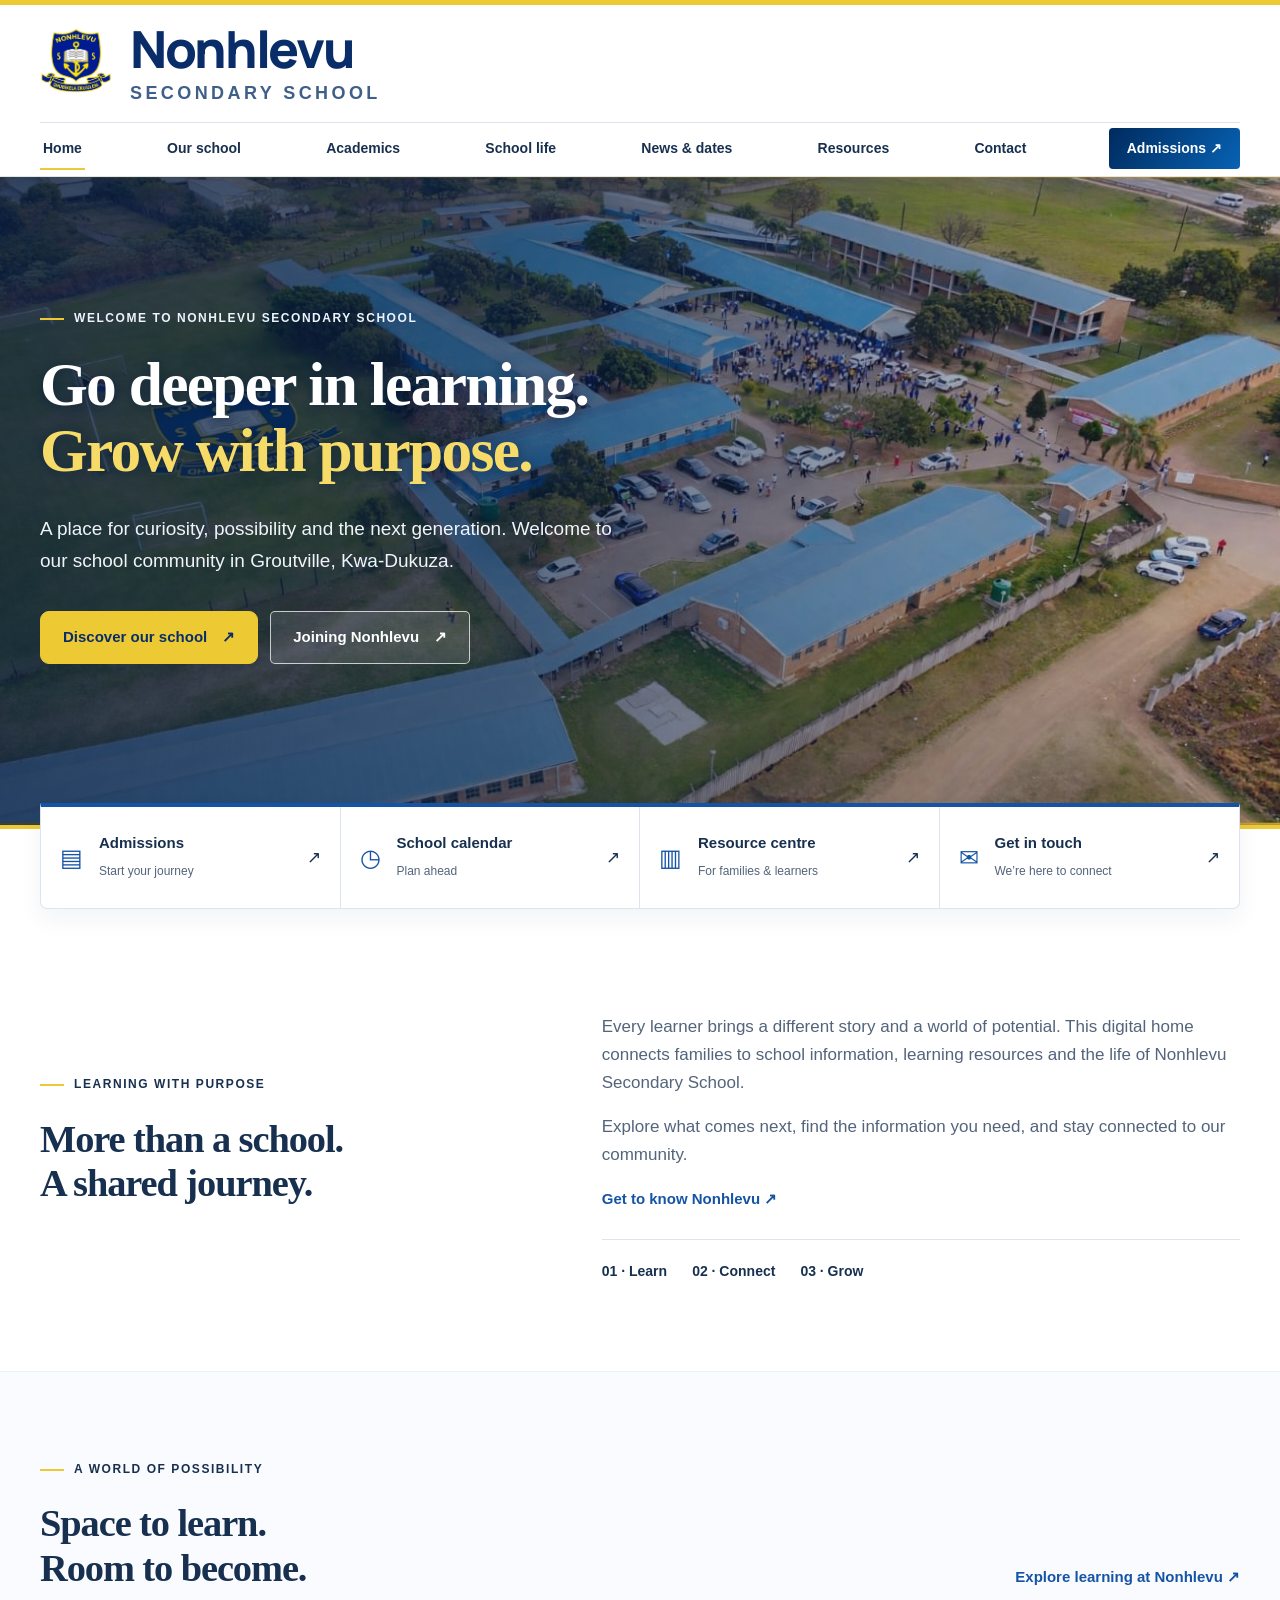
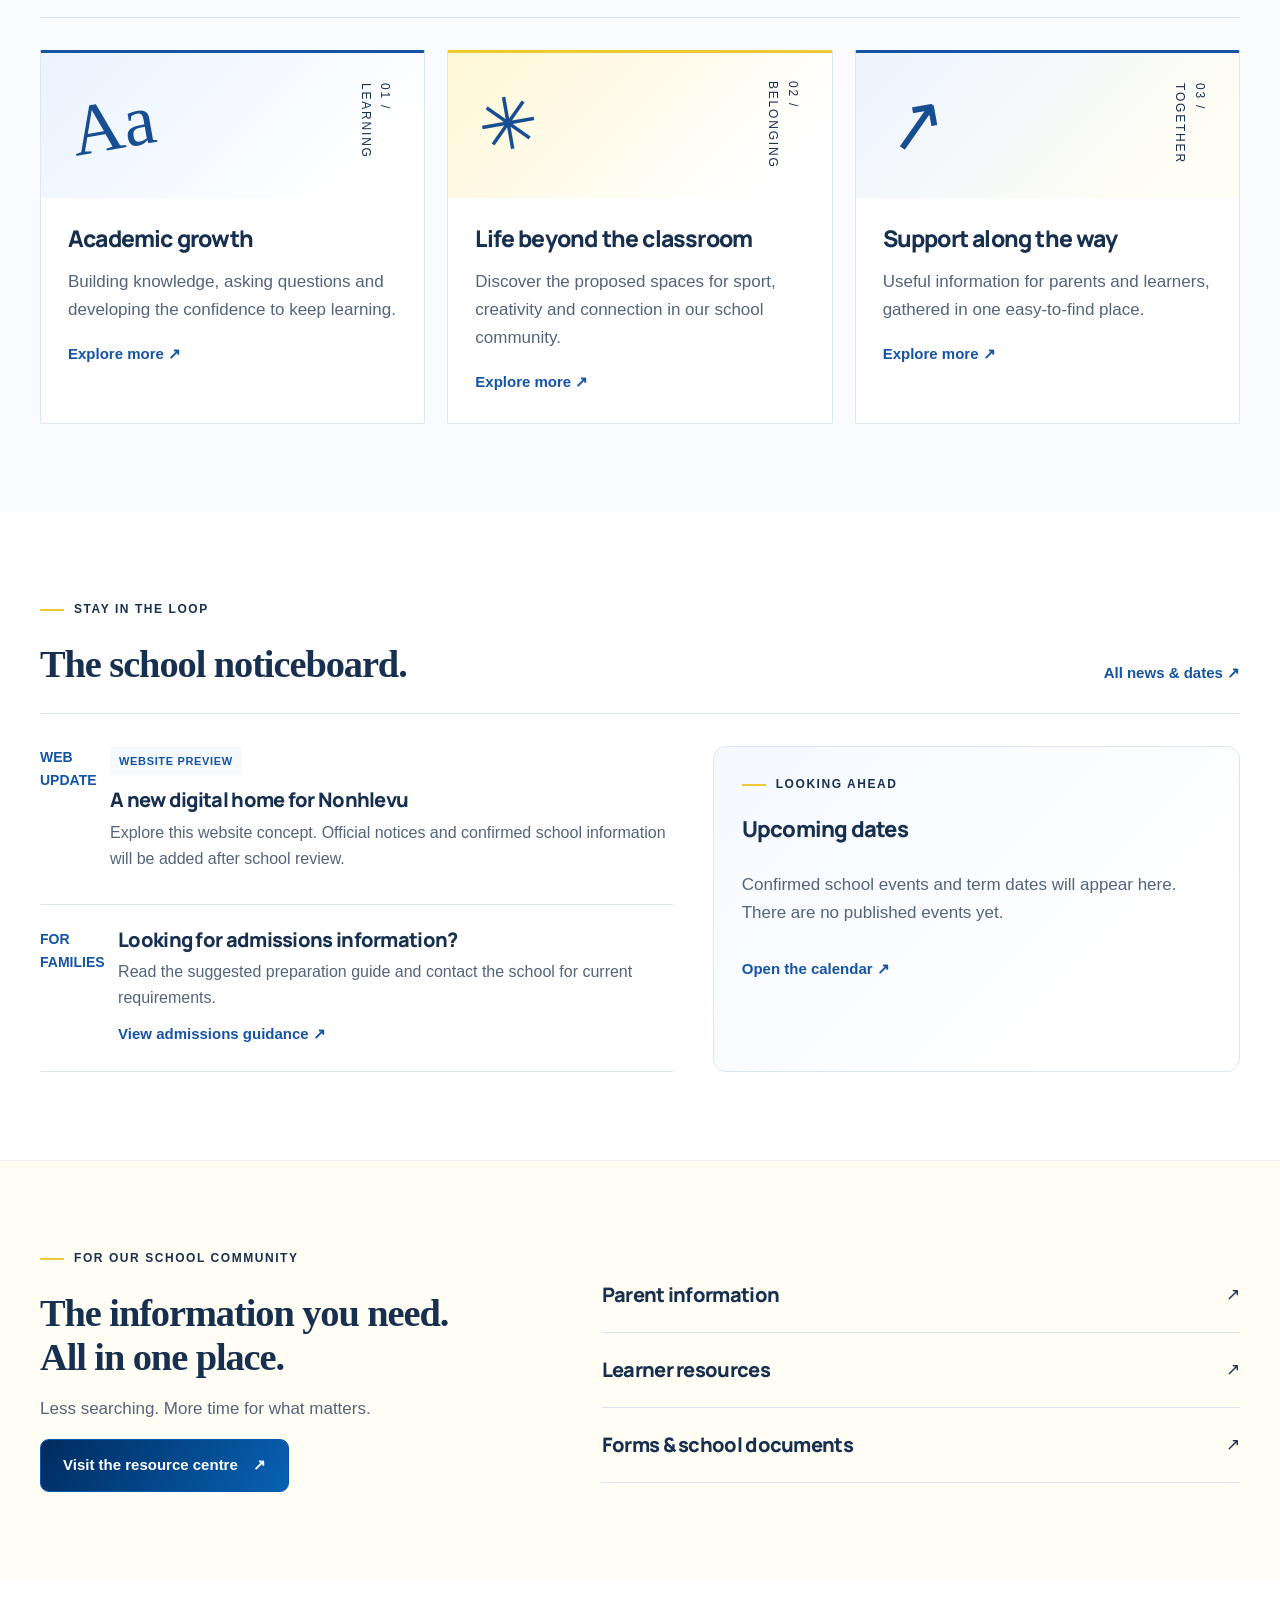
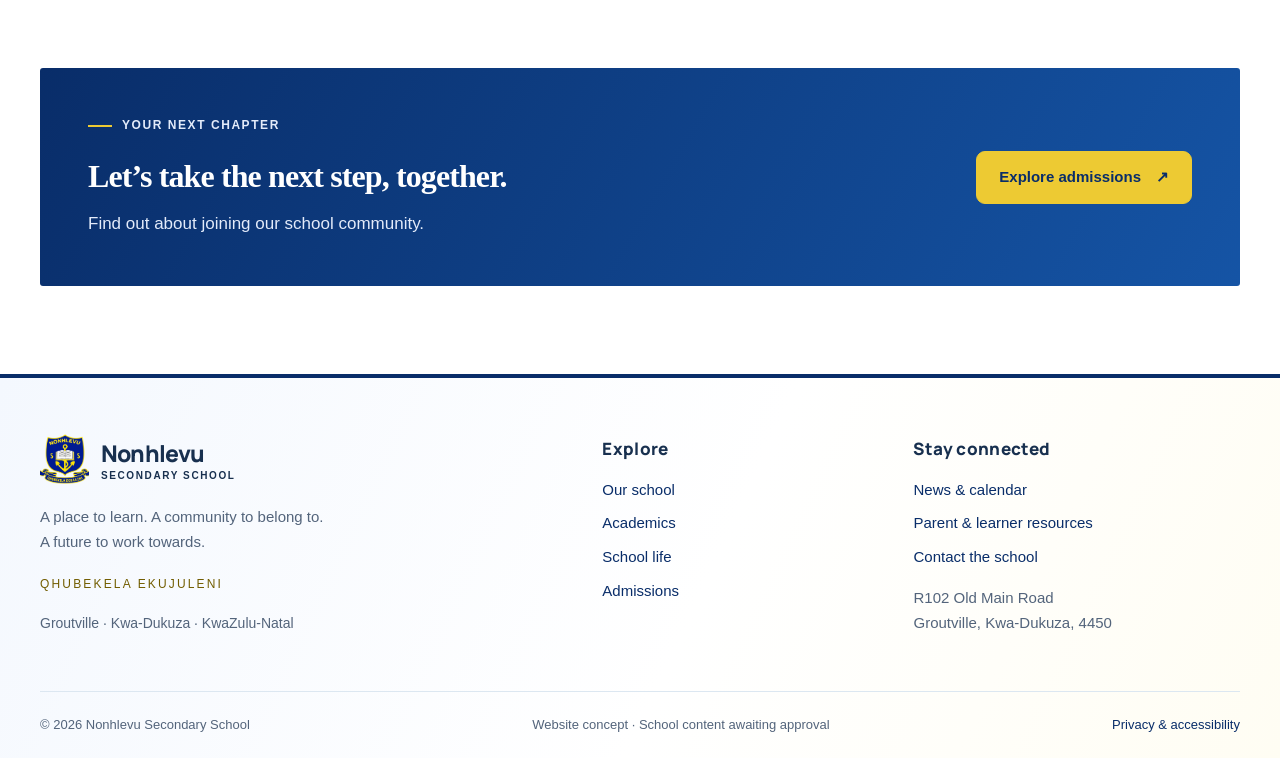
==== commit b184349a: "UPDATE" ====
--- a/index.html
+++ b/index.html
@@ -23,17 +23,16 @@
   </header>
   <main id="main" tabindex="-1">
 <div class="page-enter">
-<section class="hero">
+<section class="hero hero-photo" aria-label="Aerial view of Nonhlevu Secondary School and welcome message">
 <div class="wrap hero-grid hero-welcome">
  <div class="reveal"><span class="eyebrow">Welcome to Nonhlevu Secondary School</span>
-<h1>Rooted in community.<br><span>Growing towards a brighter future.</span>
+<h1>Go deeper in learning.<br><span>Grow with purpose.</span>
 </h1>
 <p class="lead">A place for curiosity, possibility and the next generation. Welcome to our school community in Groutville, Kwa-Dukuza.</p>
 <div class="buttons"><a class="btn" href="about.html">Discover our school <span aria-hidden="true">↗</span></a><a class="btn secondary" href="admissions.html">Joining Nonhlevu <span aria-hidden="true">↗</span></a>
 </div>
 
 </div>
-<aside class="hero-aside" aria-label="School motto and location"><span class="hero-aside-index">01 / OUR HOME</span><span class="hero-aside-rule" aria-hidden="true"></span><span class="hero-aside-caption">OUR SCHOOL MOTTO</span><strong>Qhubekela<br>Ekujuleni.</strong><span class="hero-aside-place">GROUTVILLE · KWAZULU-NATAL</span></aside>
 </div>
 </section>
 <div class="wrap quick-links">
--- a/styles.css
+++ b/styles.css
@@ -240,66 +240,44 @@
     linear-gradient(115deg, #fff 40%, #f8fbff 100%);
   border-bottom: 1px solid var(--line);
 }
+.hero-photo {
+  background-color: var(--navy);
+  background-image: linear-gradient(90deg, #061d40c7 0%, #061d40a8 39%, #061d406b 69%, #061d4033 100%),
+    url('MediaFiles/DroneImage.png');
+  background-position: center;
+  background-size: cover;
+  border-bottom: 4px solid var(--gold);
+}
 .hero-welcome {
-  grid-template-columns: minmax(0, 1.38fr) minmax(250px, .72fr);
+  grid-template-columns: 1fr;
   text-align: left;
   align-items: center;
-  gap: clamp(40px, 6vw, 110px);
-  padding-top: 82px;
+  min-height: clamp(560px, 72vh, 700px);
+  padding-top: 76px;
   padding-bottom: 106px;
 }
-.hero-welcome > .reveal { width: auto; max-width: 720px; margin: 0; }
+.hero-welcome > .reveal { width: 100%; max-width: 760px; margin: 0; }
 .hero-welcome h1 {
-  max-width: 770px;
+  max-width: 760px;
   margin: 0;
-  font-size: clamp(48px, 5.4vw, 75px);
+  font-size: clamp(44px, 4.8vw, 64px);
   line-height: 1.08;
-}
-.hero-welcome h1 span { color: var(--blue); }
+  color: #fff;
+  text-shadow: 0 2px 12px #061d4099;
+}
+.hero-photo .hero-welcome h1 span { color: #f7db68; }
 .hero-welcome .lead {
   max-width: 600px;
   margin: 30px 0 35px;
   font-size: 19px;
+  color: #f0f4fa;
 }
 .hero-welcome .eyebrow, .hero-welcome .buttons { justify-content: flex-start; }
-.hero-welcome .eyebrow { color: #42668e; }
-.hero-aside {
-  align-self: stretch;
-  min-height: 358px;
-  display: flex;
-  flex-direction: column;
-  justify-content: center;
-  position: relative;
-  padding: 28px 8px 28px clamp(28px, 4vw, 56px);
-  border-left: 2px solid var(--navy);
-  background: repeating-linear-gradient(0deg, transparent 0 36px, #1554a50b 37px 38px);
-  isolation: isolate;
-}
-.hero-aside:after {
-  content: '';
-  position: absolute;
-  width: 125px;
-  height: 125px;
-  right: 4%;
-  top: 7%;
-  border: 2px solid #edca336b;
-  border-radius: 50%;
-  z-index: -1;
-}
-.hero-aside-index, .hero-aside-caption, .hero-aside-place {
-  font: 700 11px/1.3 'Segoe UI', sans-serif;
-  letter-spacing: .16em;
-  color: #496987;
-}
-.hero-aside-index { margin-bottom: auto; }
-.hero-aside-rule { display: block; width: 42px; height: 4px; background: var(--gold); margin: 14px 0 20px; }
-.hero-aside strong {
-  display: block;
-  font: italic 600 clamp(29px, 2.8vw, 42px)/1.18 Georgia, serif;
-  color: var(--navy);
-  margin: 10px 0 24px;
-}
-.hero-aside-place { margin-top: auto; }
+.hero-photo .hero-welcome .eyebrow { color: #eef3fc; }
+.hero-photo .hero-welcome .btn:not(.secondary) { background: var(--gold); border-color: var(--gold); color: var(--navy); }
+.hero-photo .hero-welcome .btn:not(.secondary):hover { background: #ffe67a; }
+.hero-photo .hero-welcome .btn.secondary { background: #ffffff1a; border-color: #ffffffb8; color: #fff; }
+.hero-photo .hero-welcome .btn.secondary:hover { background: #ffffff33; }
 .quick-links {
   margin-top: -26px;
   border: 1px solid var(--line);
@@ -370,22 +348,21 @@
   html:not(.js) .header-inner > nav { position: static; display: flex; flex-wrap: wrap; border: 0; box-shadow: none; padding: 10px 0; }
 }
 @media (max-width: 820px) {
-  .hero-welcome { grid-template-columns: 1fr; gap: 30px; padding: 57px 0 76px; }
-  .hero-aside { min-height: 190px; padding: 22px 27px; }
-  .hero-aside strong { font-size: 30px; margin: 7px 0; }
-  .hero-aside-rule { margin: 4px 0 8px; }
+  .hero-welcome { padding: 57px 0 76px; }
+  .hero-photo { background-position: 58% center; }
 }
 @media (max-width: 650px) {
+  .hero-photo { background-image: linear-gradient(90deg, #061d40d1, #061d409e), url('MediaFiles/DroneImage.png'); }
   .header-inner > .brand { gap: 10px; padding: 13px 0; }
   .header-inner > .brand img { width: 43px; height: 54px; }
   .brand-name { font-size: clamp(22px, 6vw, 29px); }
   .header-inner > .brand .brand-name small { font-size: 12px; letter-spacing: .1em; margin-top: 4px; }
   .header-inner > nav.open { grid-template-columns: 1fr; }
   .hero-welcome { text-align: left; }
-  .hero-welcome h1 { font-size: clamp(40px, 9vw, 54px); }
+  .hero-welcome h1 { font-size: clamp(36px, 8vw, 46px); }
   .hero-welcome .lead { margin: 24px 0 30px; }
   .hero-welcome .buttons { justify-content: flex-start; }
-  .hero-aside { min-height: 175px; }
+  .hero-welcome { min-height: 600px; }
   .quick-links { margin-top: -20px; }
   .section { padding-top: 60px; padding-bottom: 60px; }
   .page-hero .wrap { padding-left: 18px; }
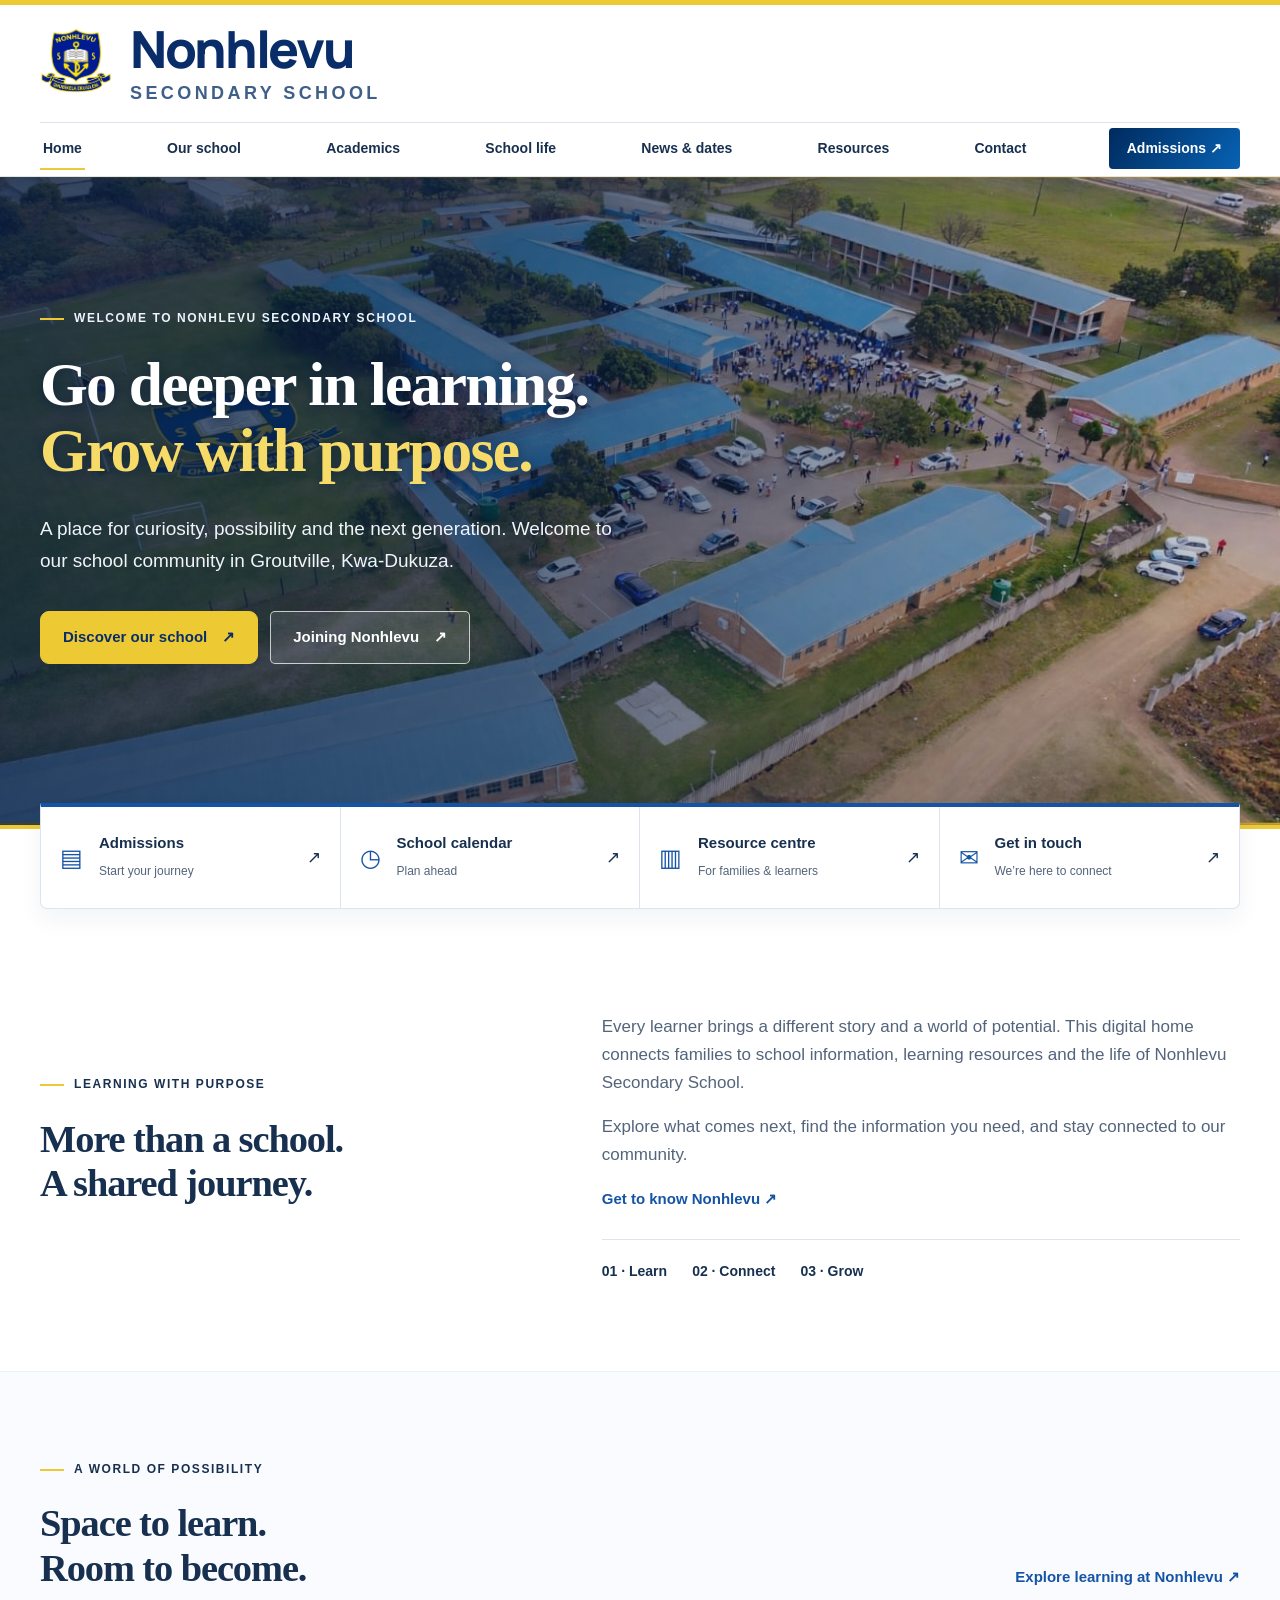
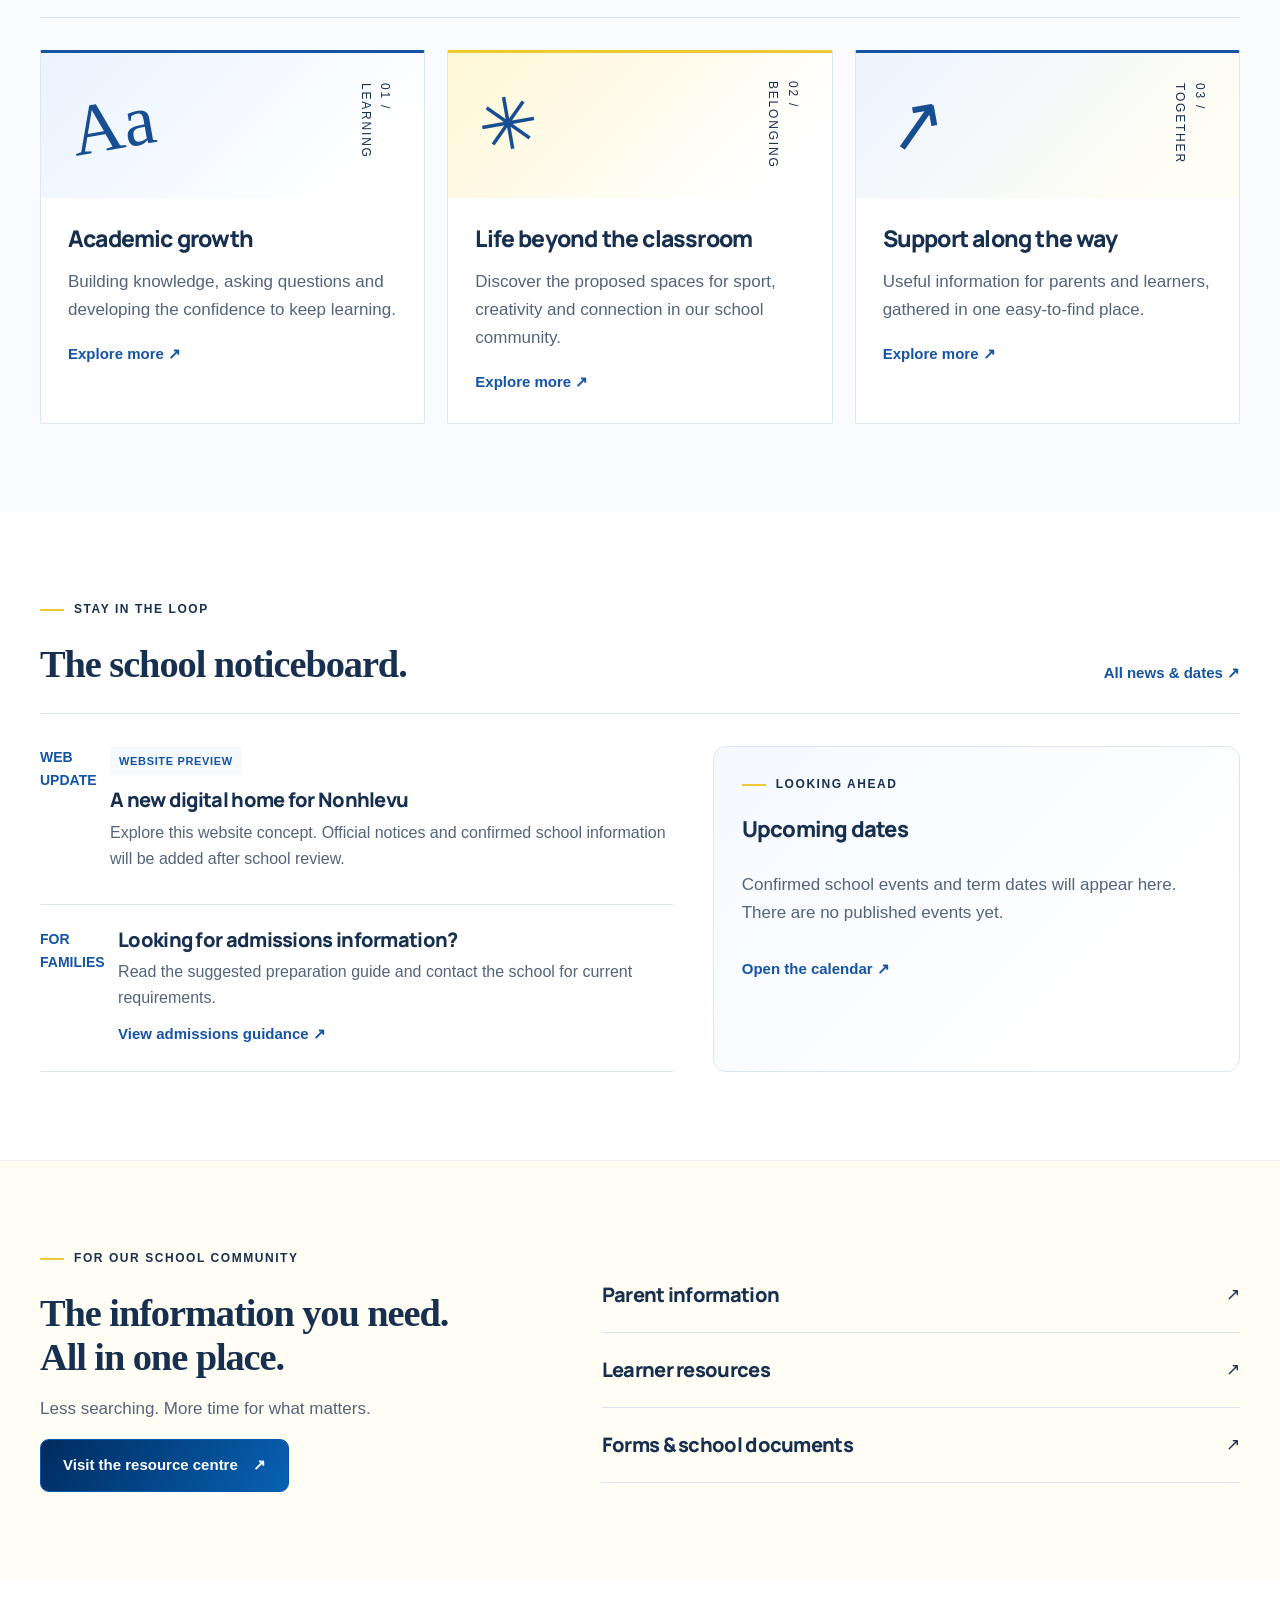
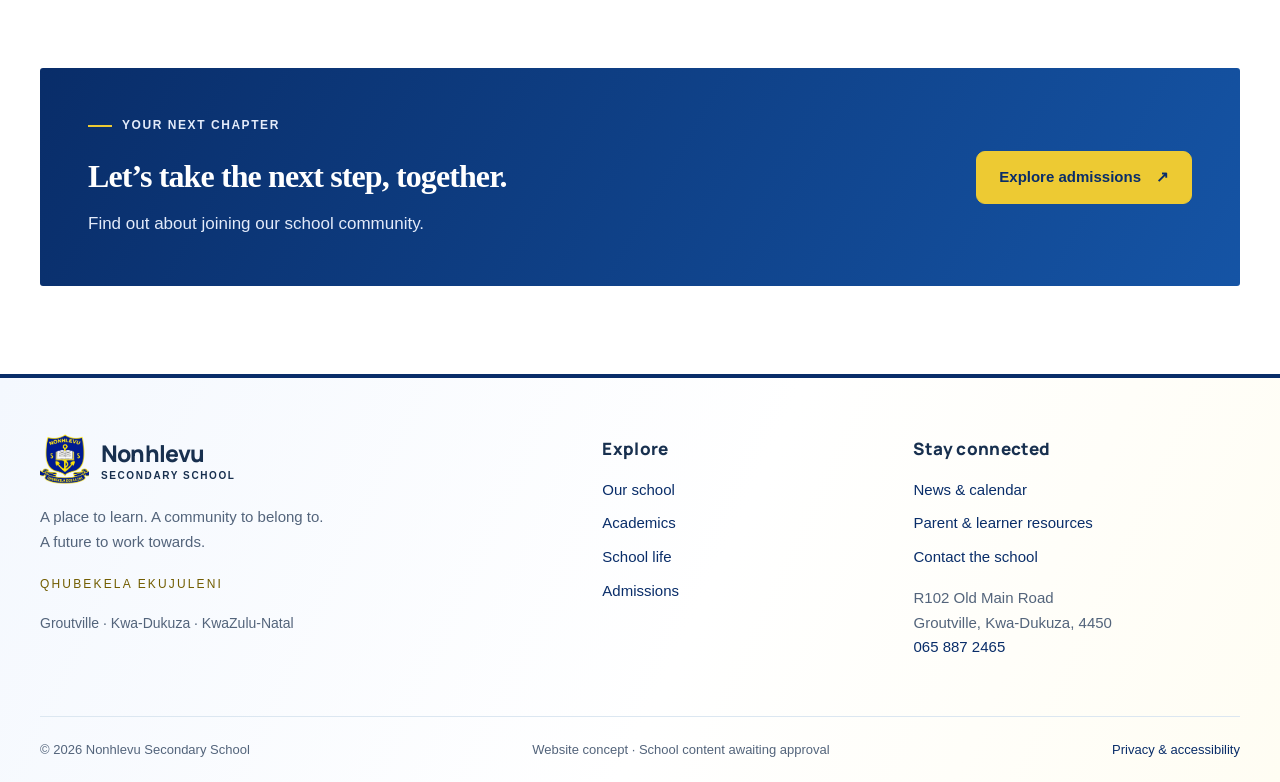
==== commit 31916b65: "Add school phone number across site" ====
--- a/index.html
+++ b/index.html
@@ -154,7 +154,7 @@
 </div>
       <div>
 <h3>Stay connected</h3><a href="news.html">News & calendar</a><a href="resources.html">Parent & learner resources</a><a href="contact.html">Contact the school</a>
-<p>R102 Old Main Road<br>Groutville, Kwa-Dukuza, 4450</p>
+<p>R102 Old Main Road<br>Groutville, Kwa-Dukuza, 4450<br><a href="tel:+27658872465">065 887 2465</a></p>
 </div>
     </div>
     <div class="wrap footer-bottom"><span>© <span id="year">2026</span> Nonhlevu Secondary School</span><span>Website concept · School content awaiting approval</span><a href="privacy.html">Privacy & accessibility</a>
--- a/styles.css
+++ b/styles.css
@@ -367,3 +367,17 @@
   .section { padding-top: 60px; padding-bottom: 60px; }
   .page-hero .wrap { padding-left: 18px; }
 }
+
+/* Academics subject lists */
+.subject-heading { align-items: end; }
+.subject-heading h2 { margin-bottom: 0; }
+.subject-panels { display: grid; grid-template-columns: minmax(0, .9fr) minmax(0, 1.1fr); gap: 24px; }
+.subject-panel { padding: clamp(26px, 3vw, 40px); border: 1px solid var(--line); border-top: 4px solid var(--blue); background: #fff; }
+.subject-panel:nth-child(2) { border-top-color: var(--gold); }
+.subject-panel h3 { font-size: clamp(25px, 2.5vw, 32px); margin: 0 0 10px; }
+.subject-list { display: grid; grid-template-columns: repeat(2, minmax(0, 1fr)); gap: 0 20px; padding: 0; margin: 0; list-style: none; }
+.subject-list li { position: relative; padding: 12px 0 12px 20px; border-top: 1px solid var(--line); font-weight: 600; line-height: 1.4; }
+.subject-list li::before { content: ''; position: absolute; top: 21px; left: 0; width: 7px; height: 7px; border-radius: 50%; background: var(--gold); }
+.study-guidance { max-width: 760px; }
+@media (max-width: 900px) { .subject-panels { grid-template-columns: 1fr; } }
+@media (max-width: 650px) { .subject-list { grid-template-columns: 1fr; } }
